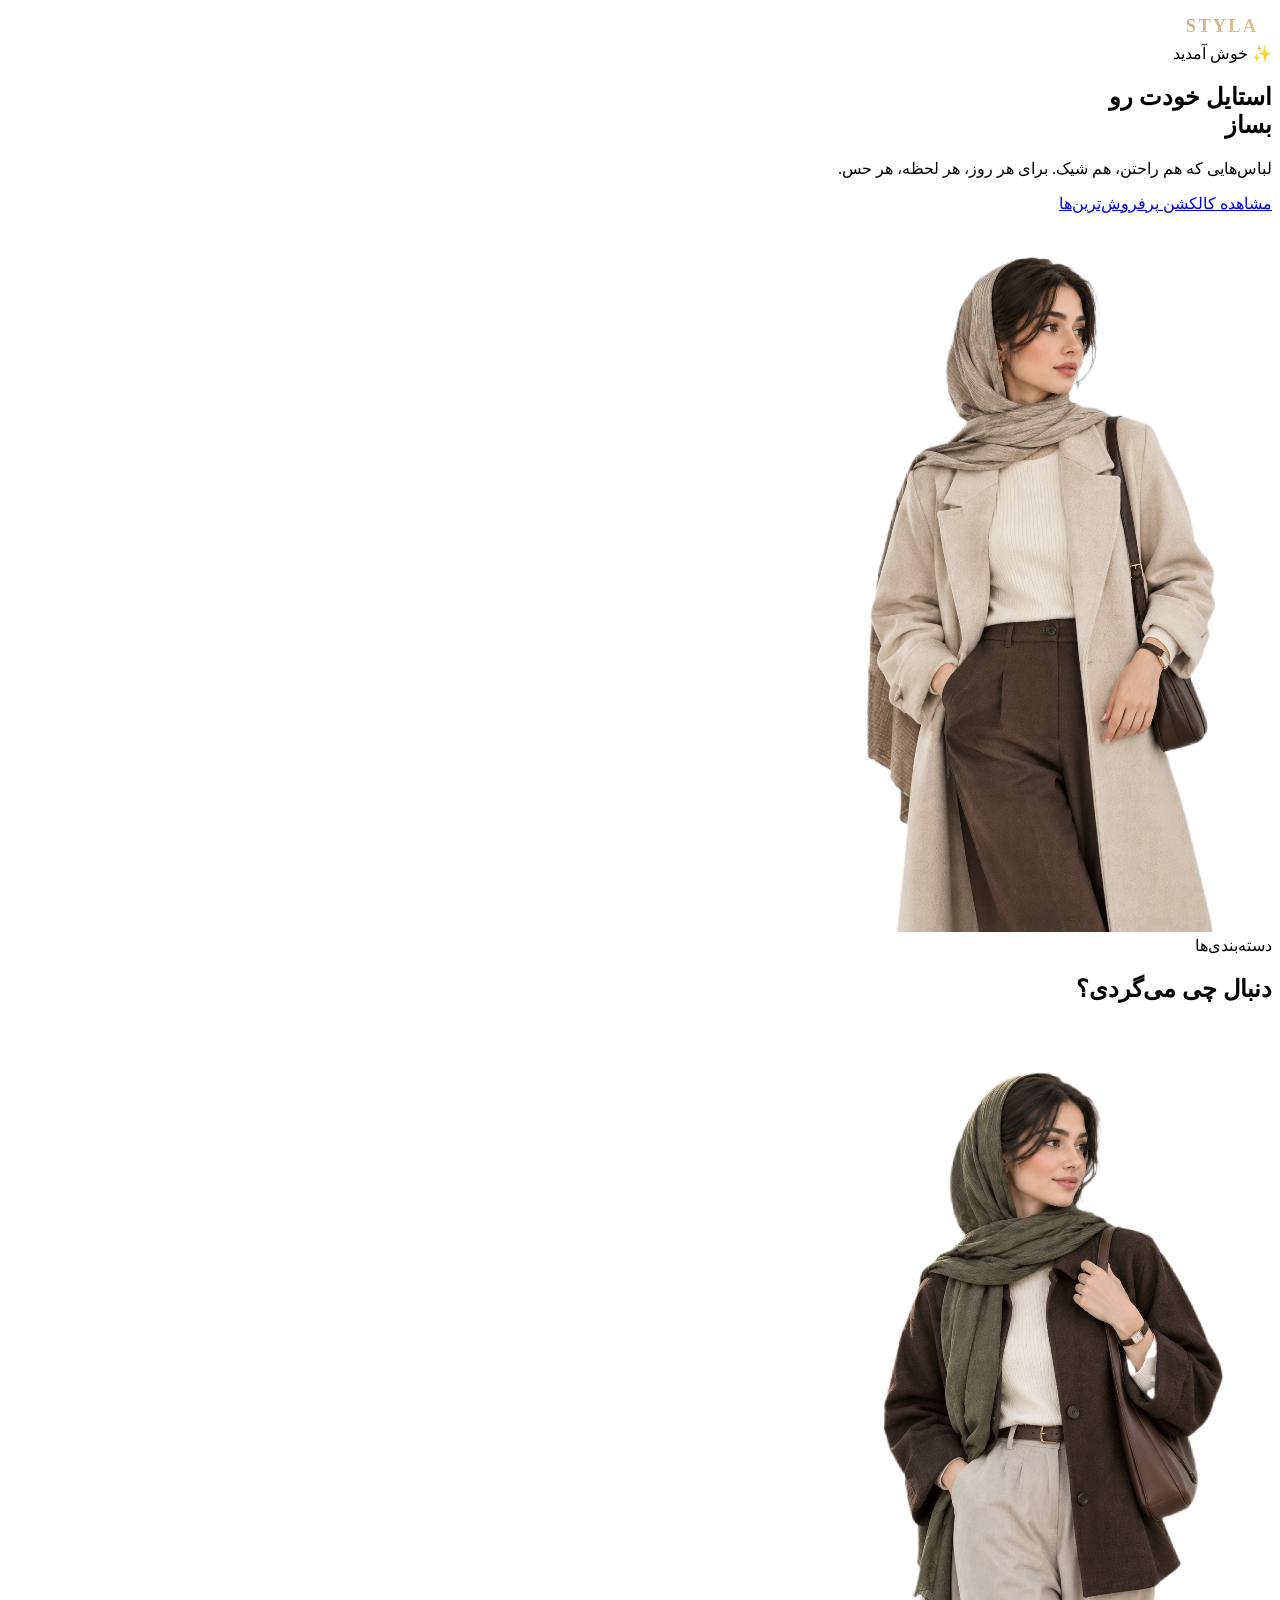
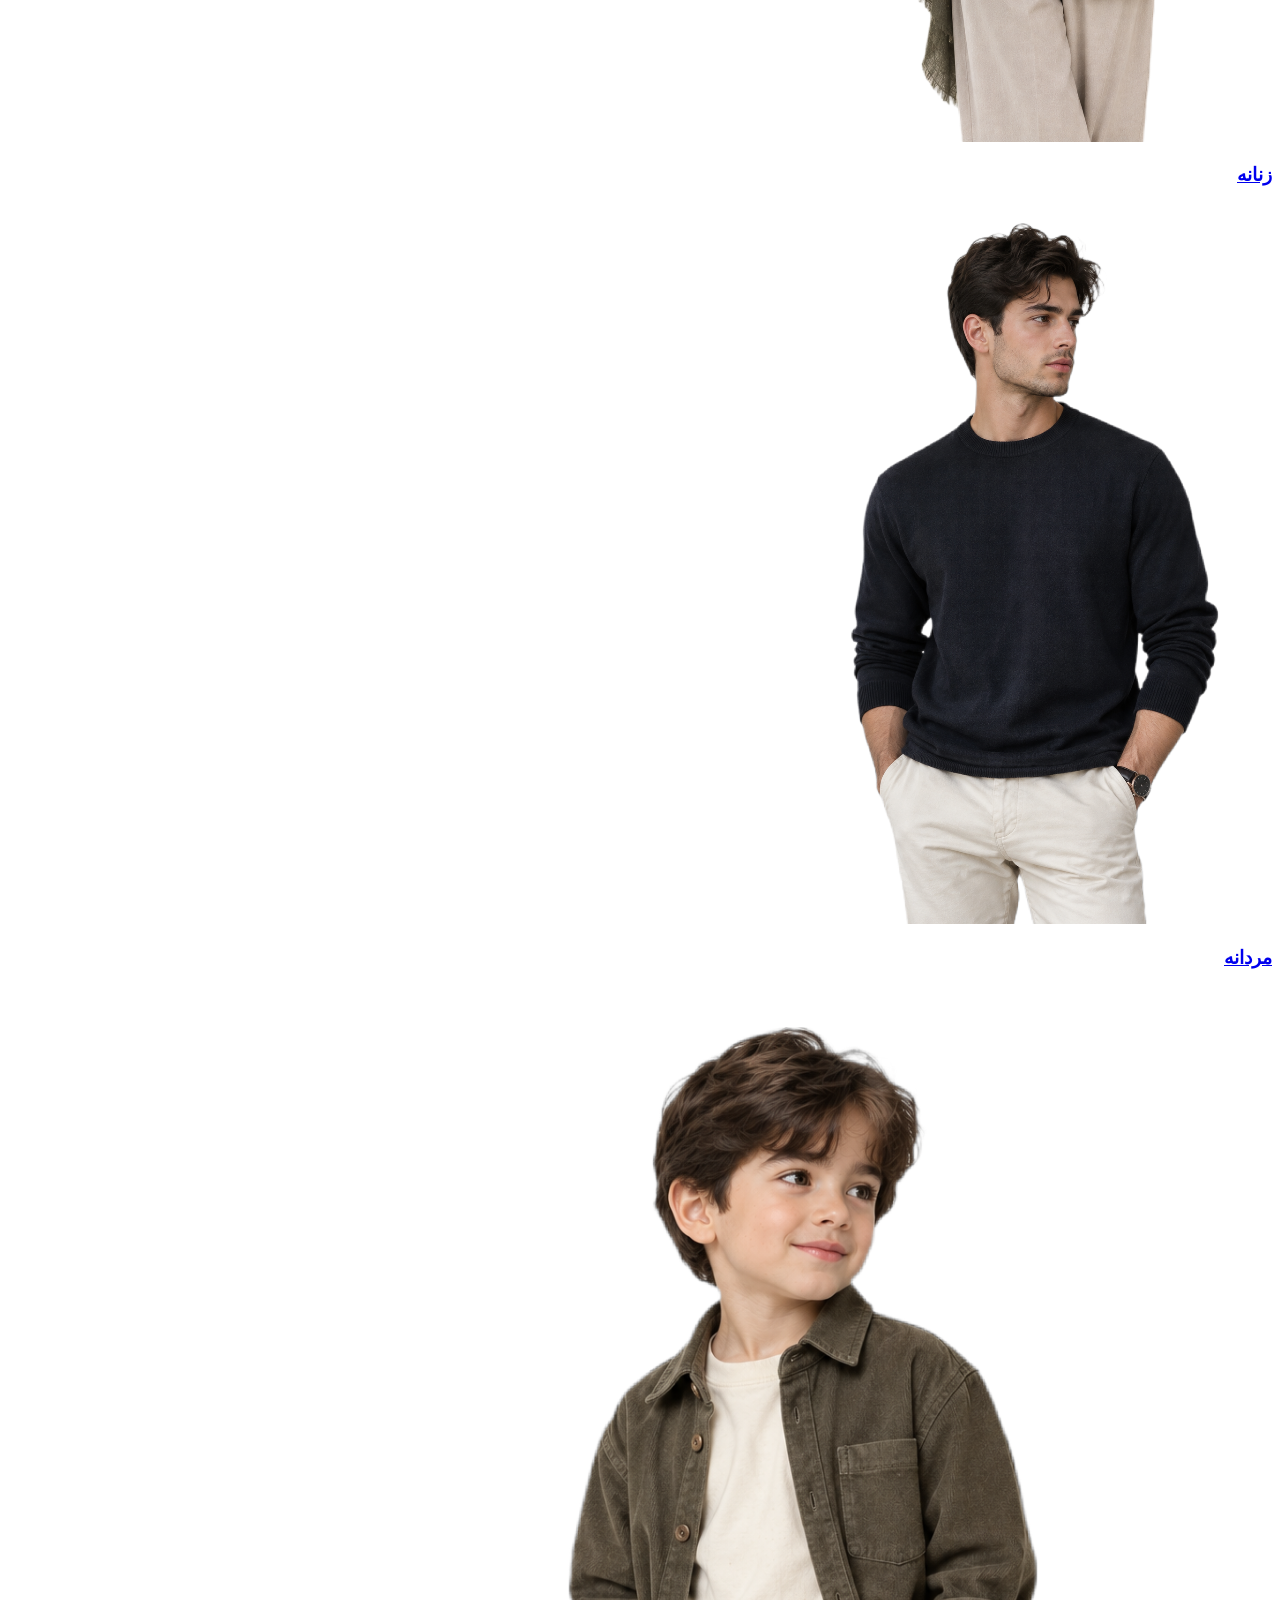
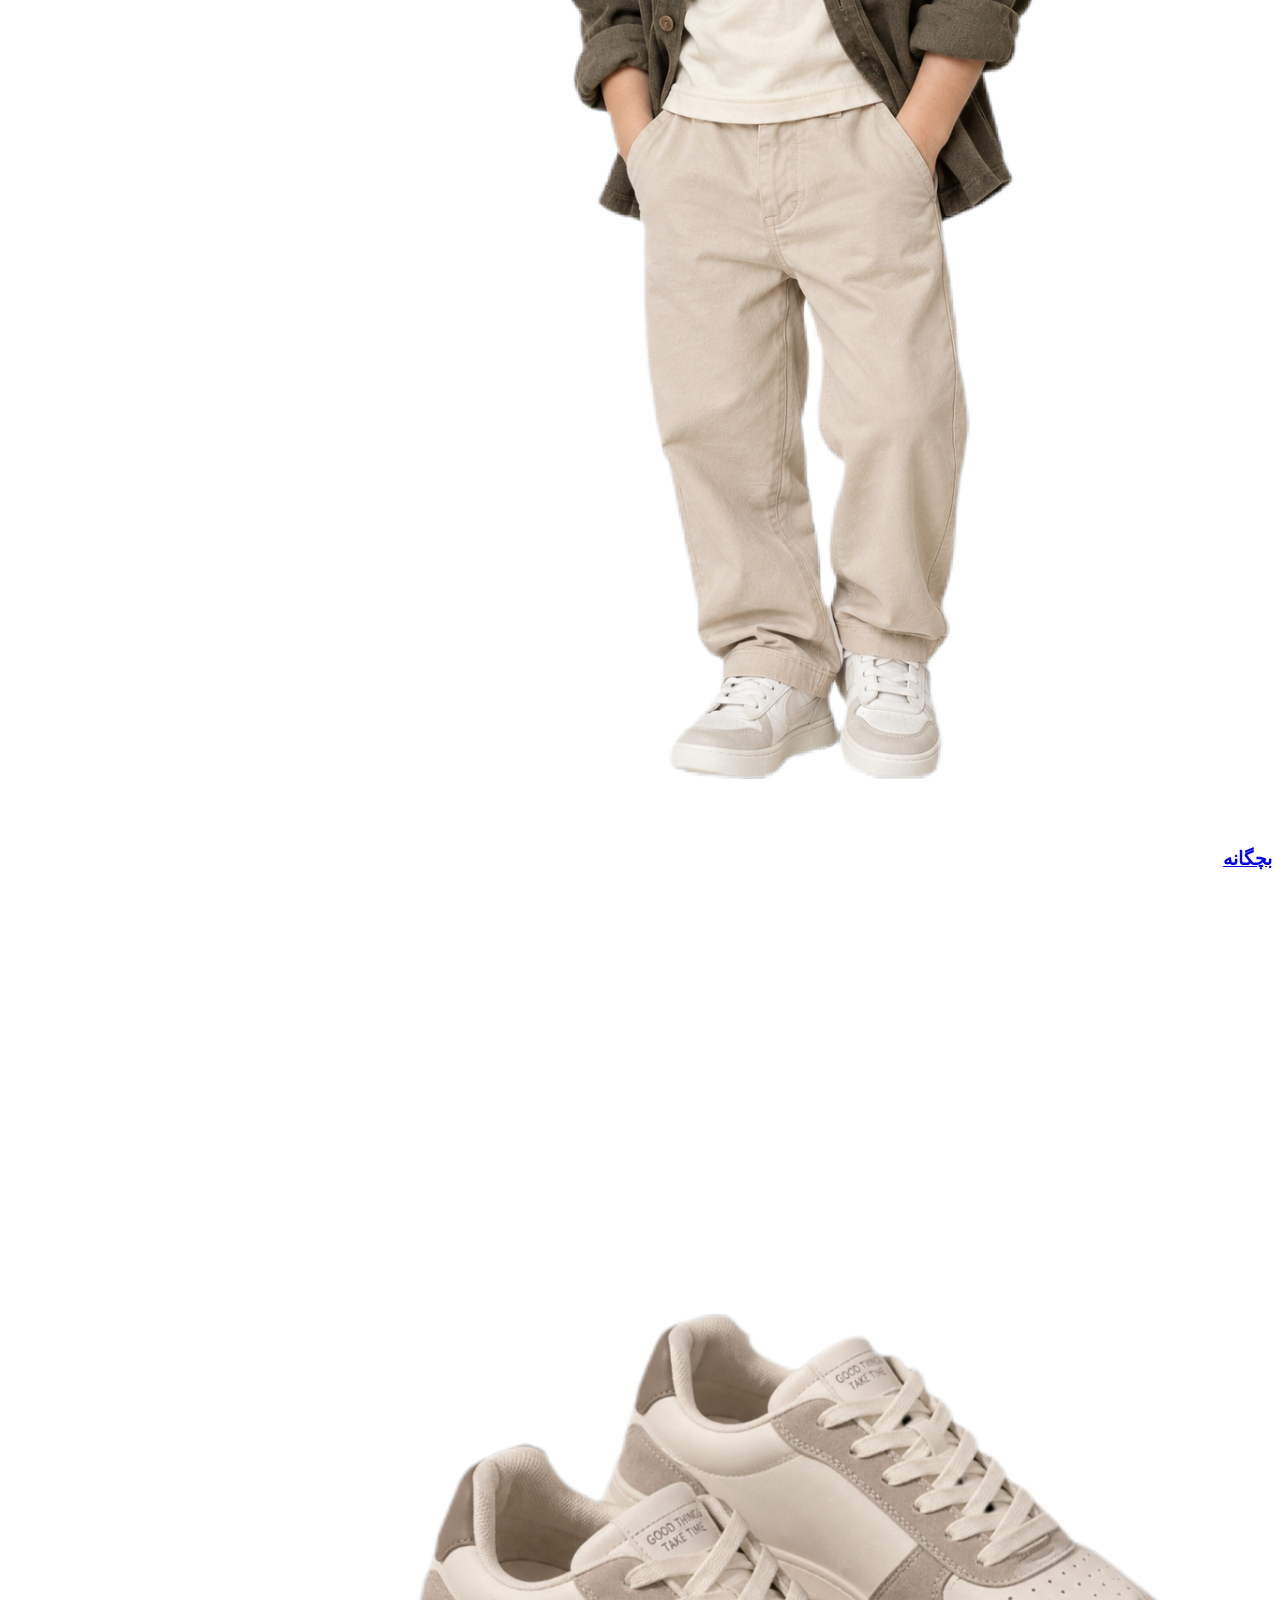
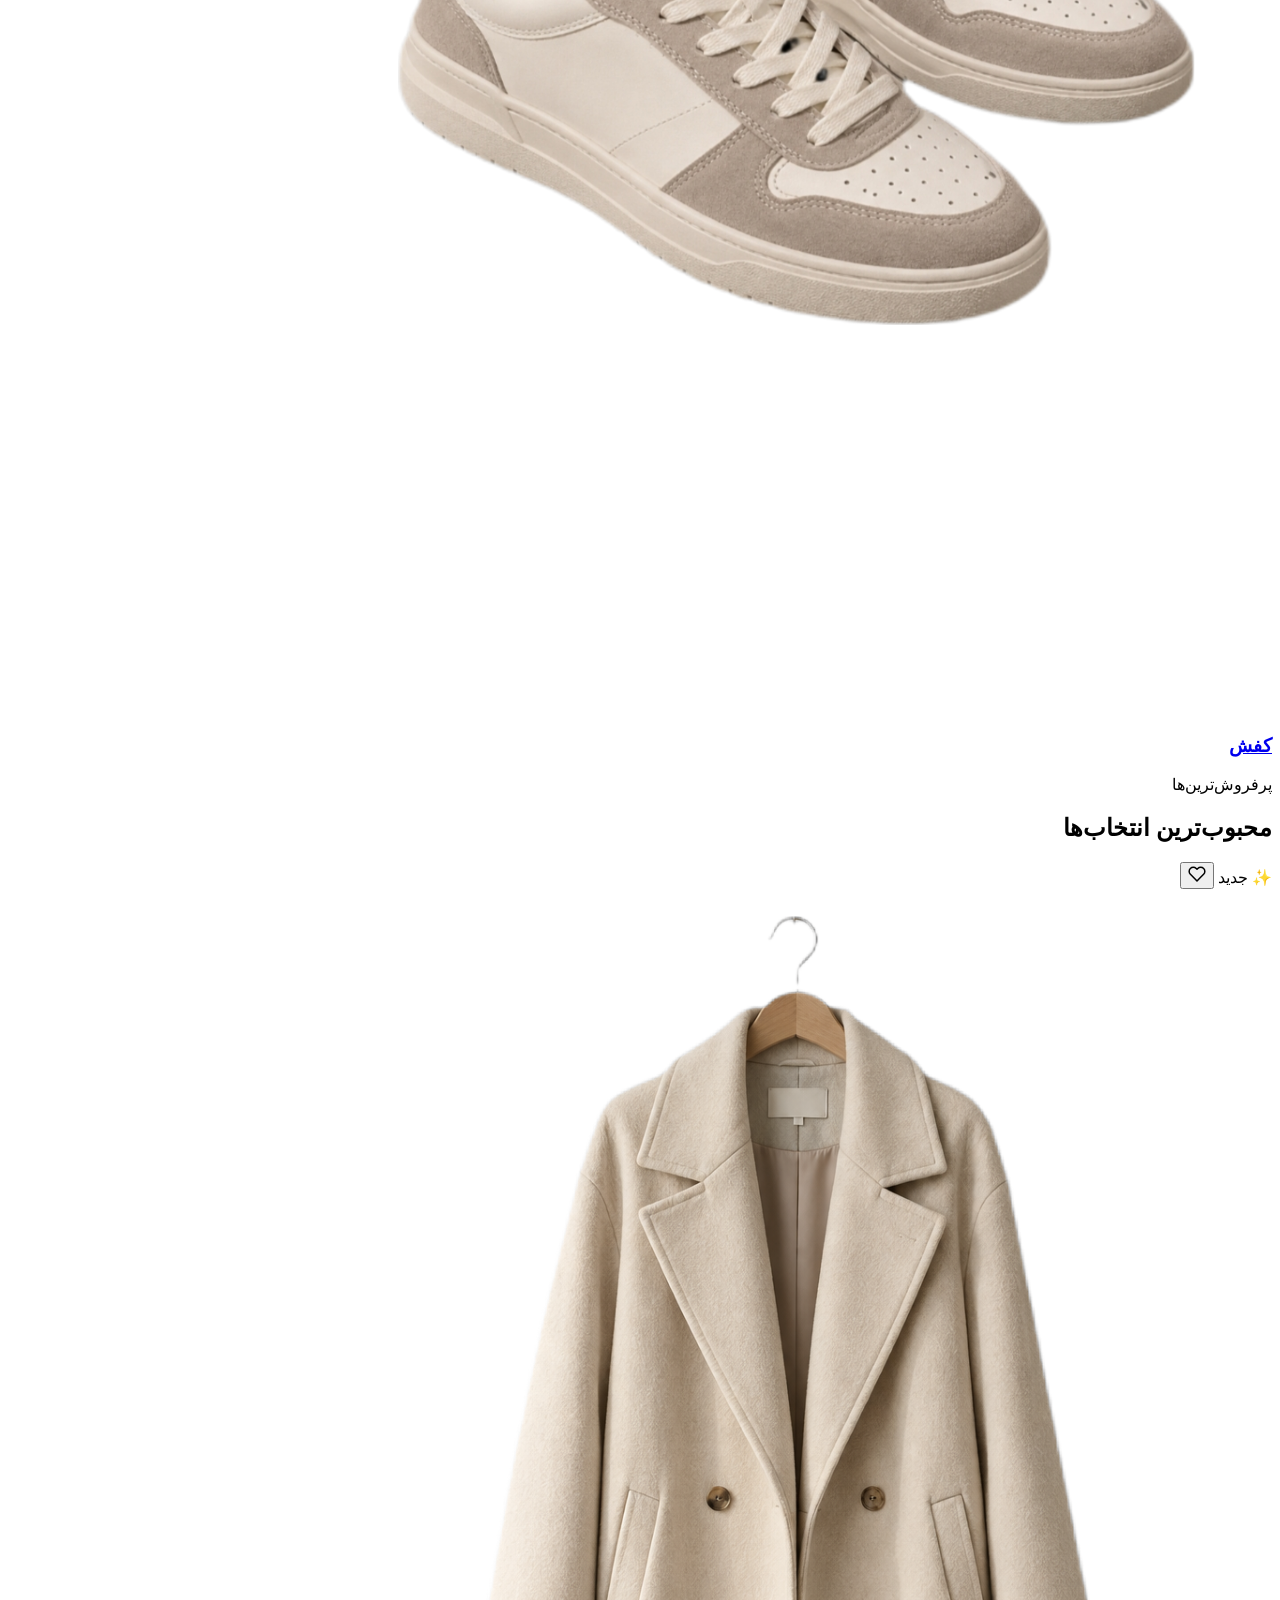
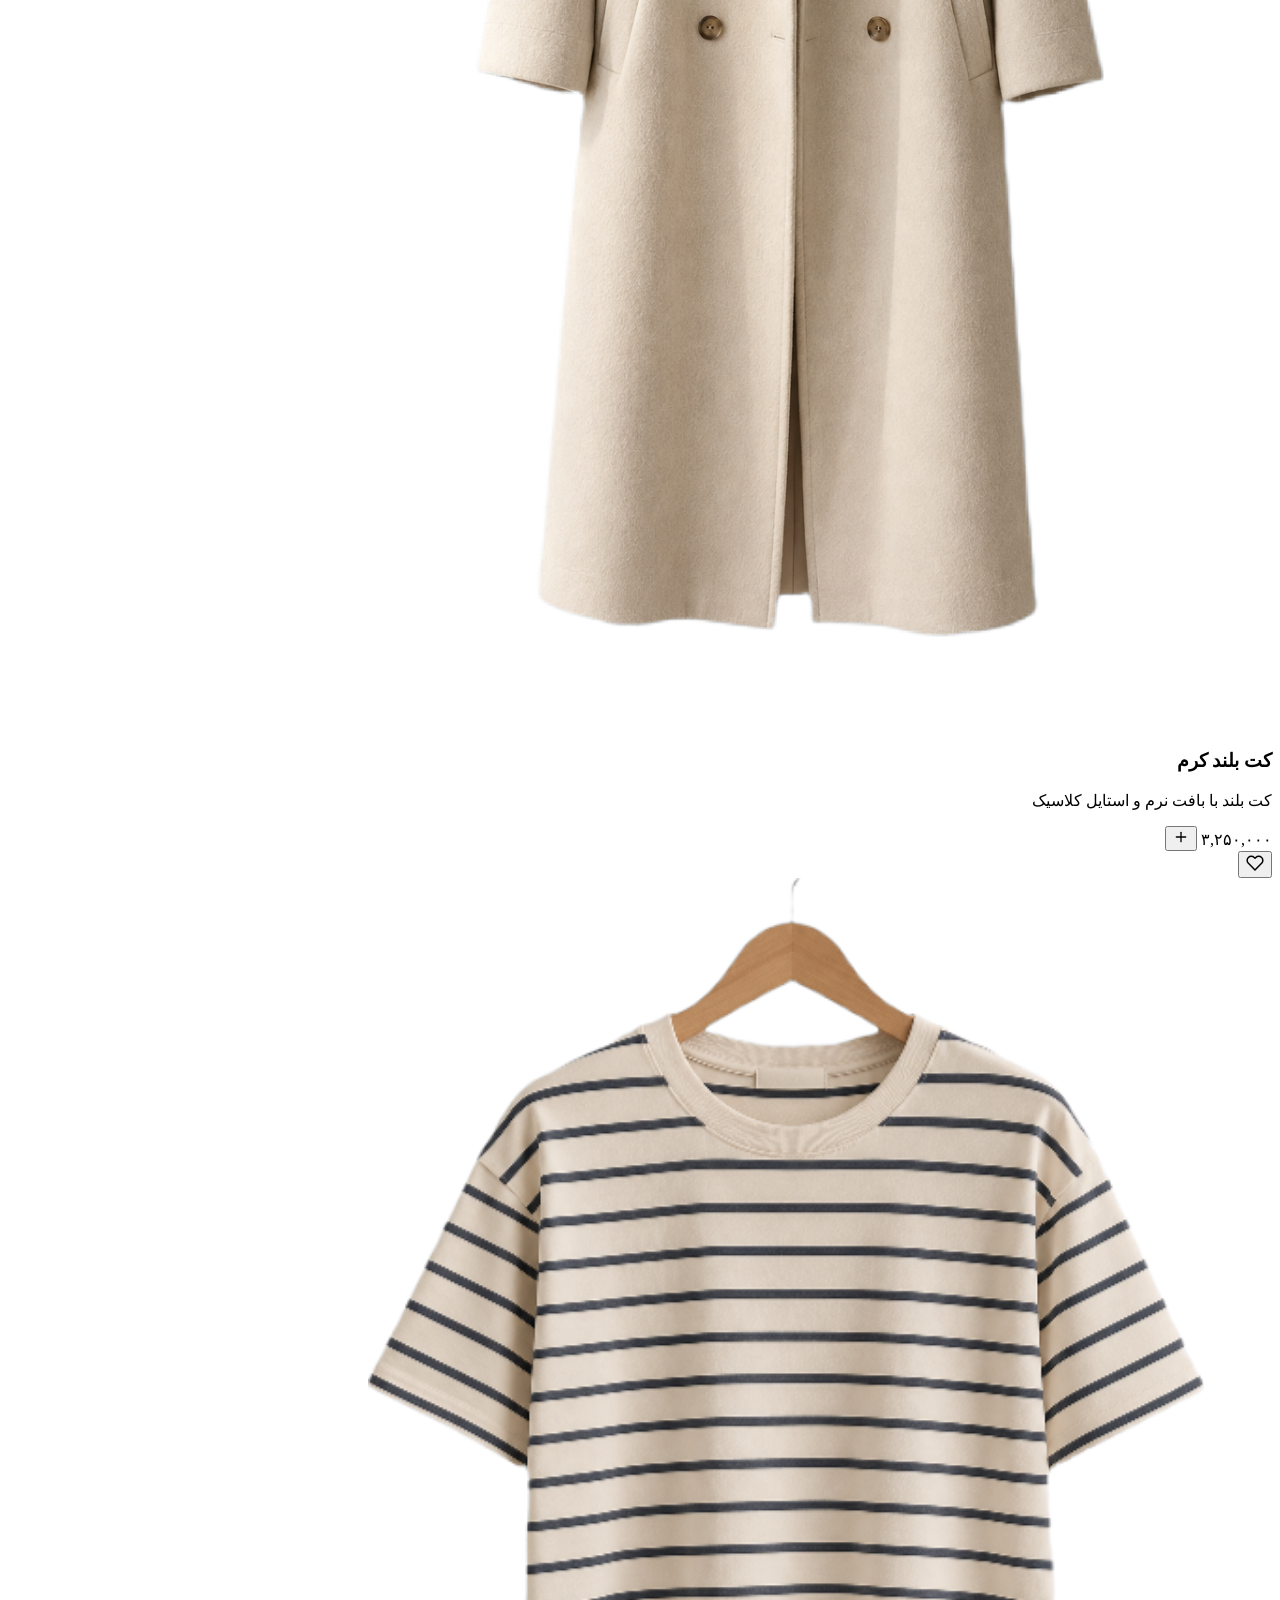
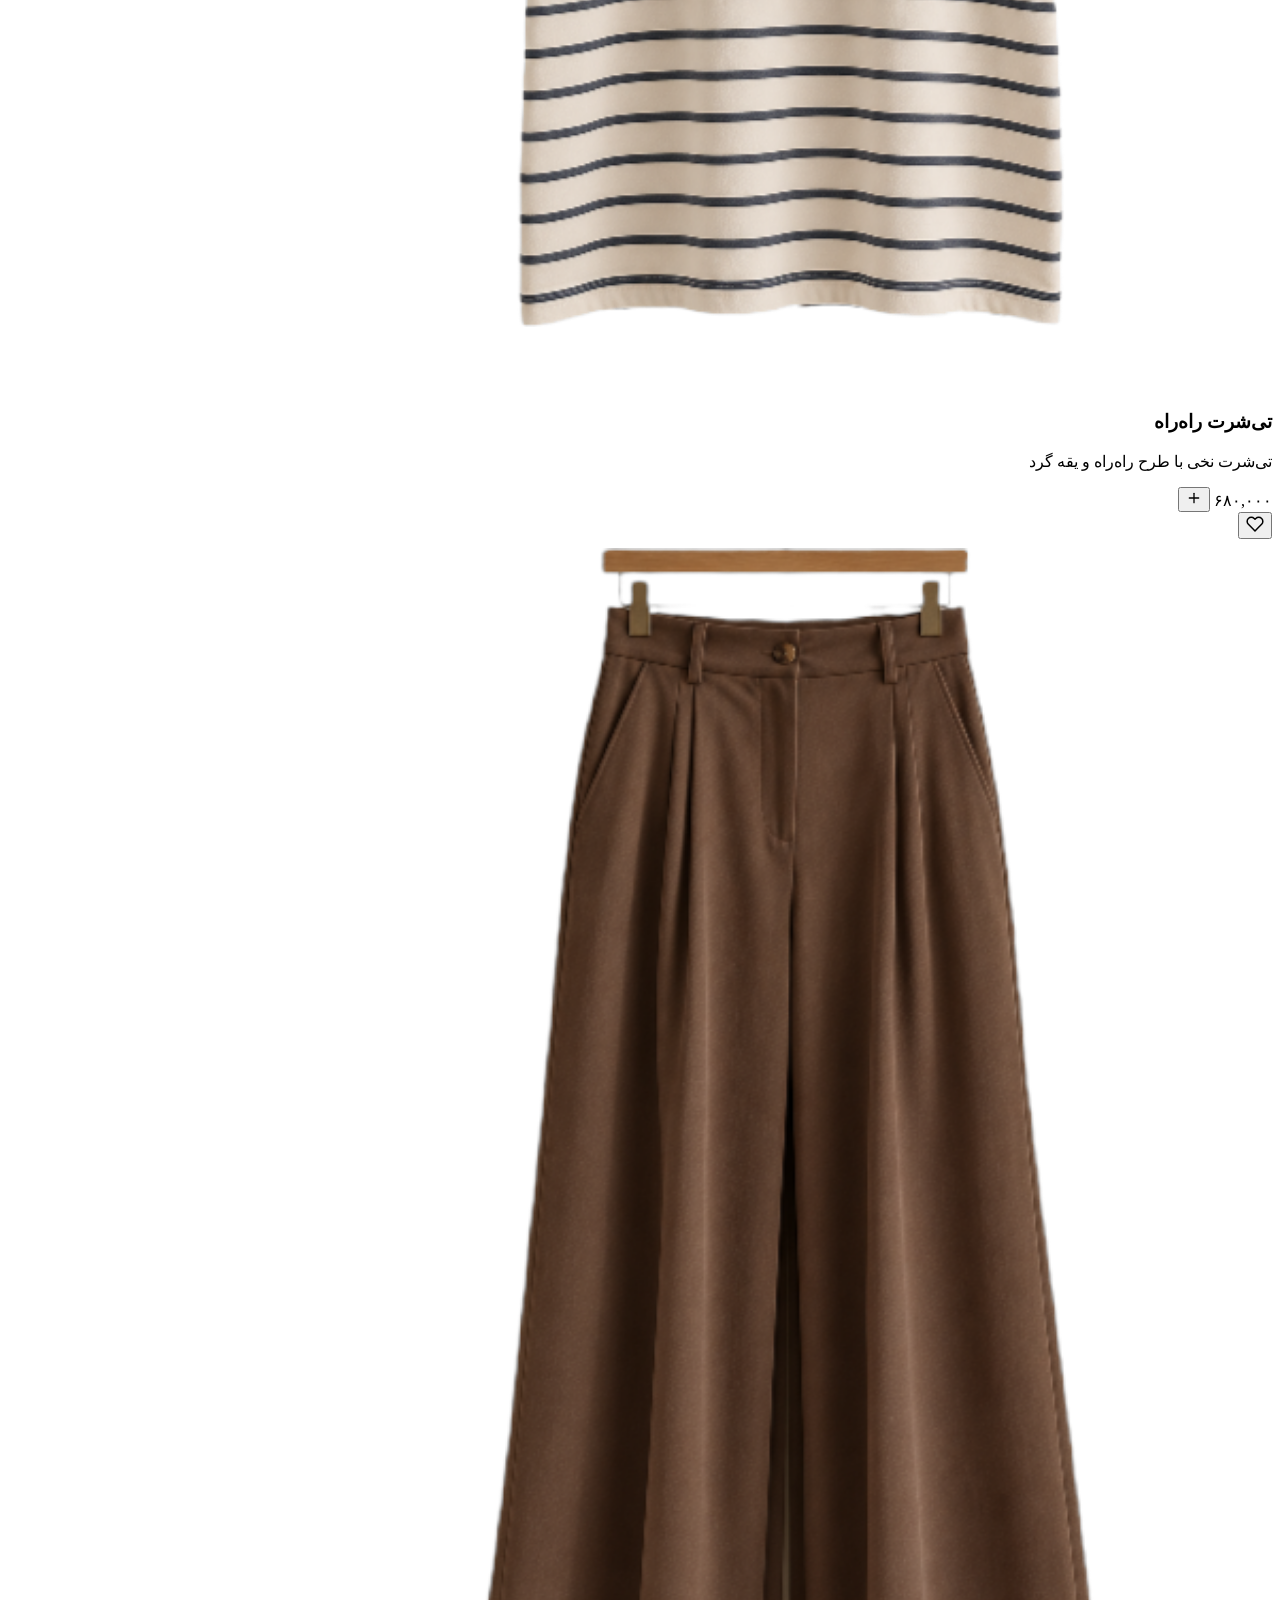
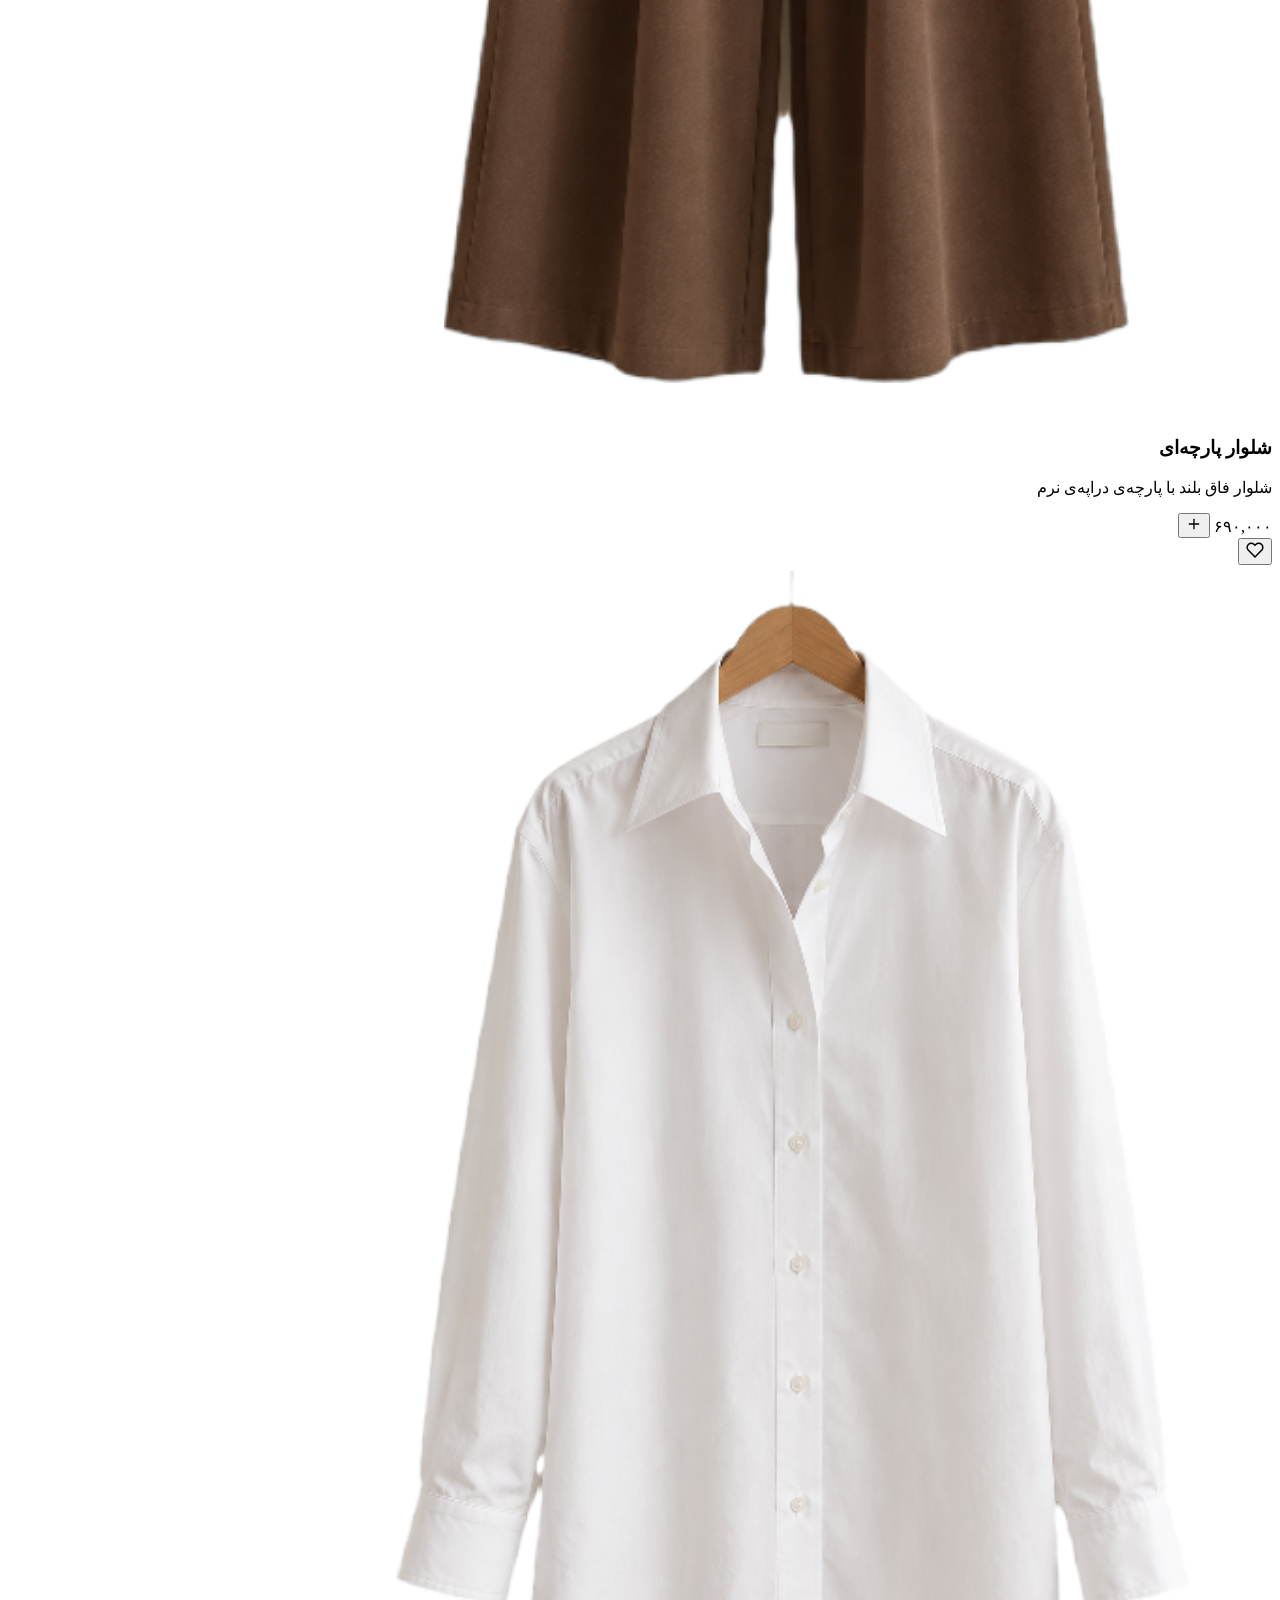
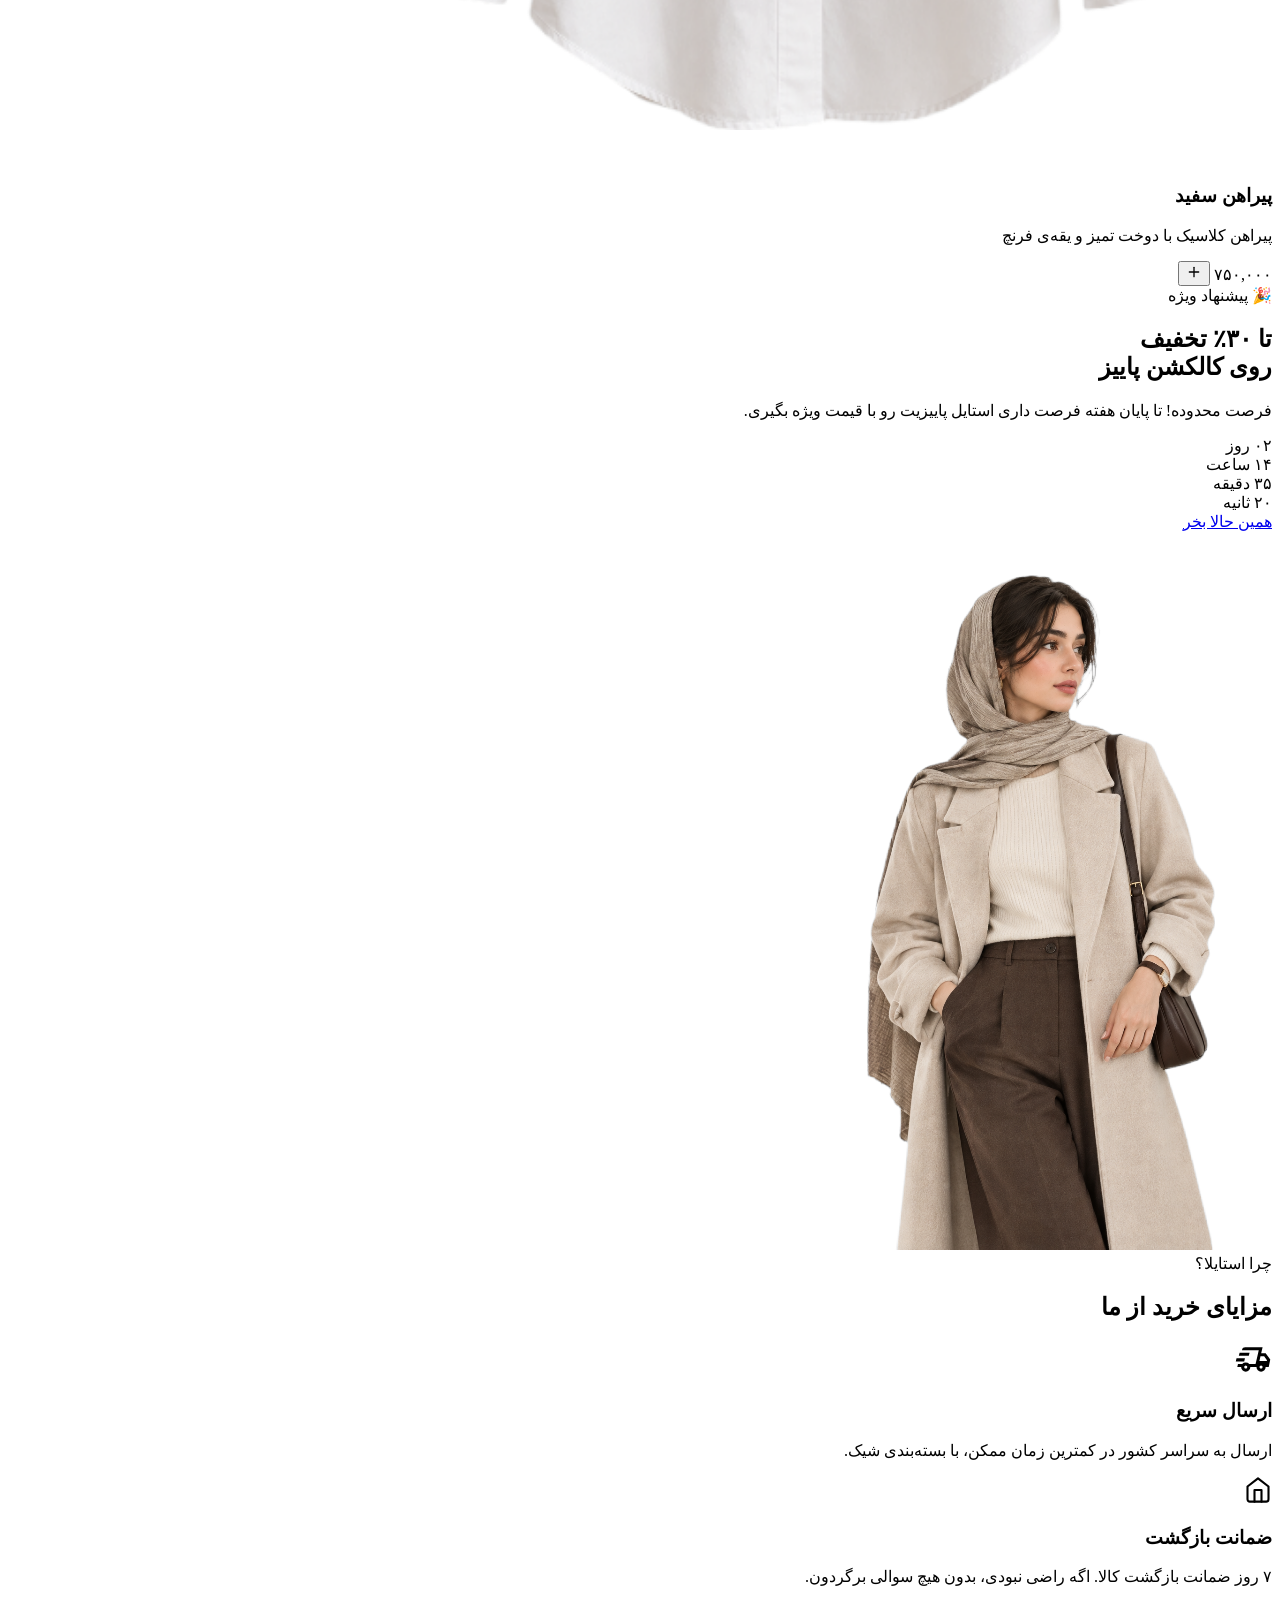
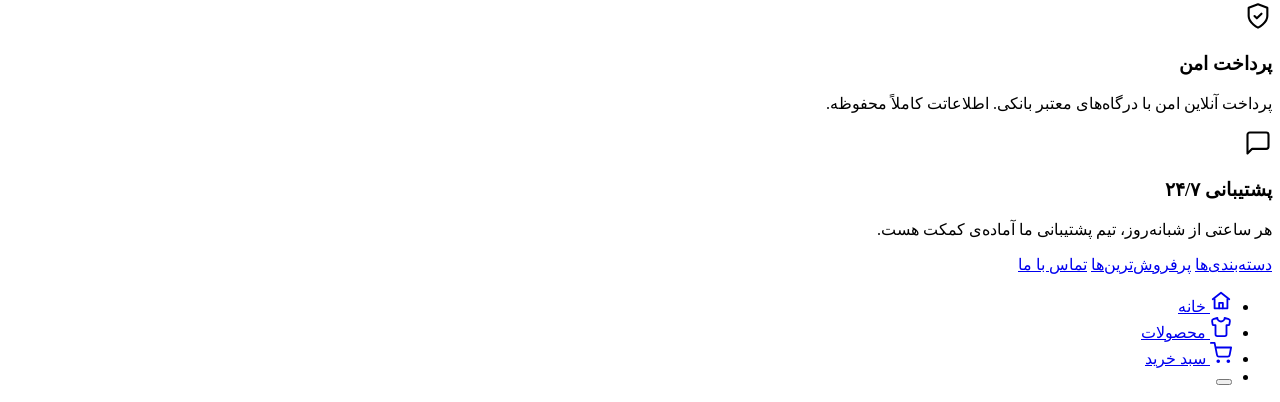
==== index.html @ 7be0177b "Create index.html" ====
<!DOCTYPE html>
<html lang="fa" dir="rtl">
<head>
    <meta charset="UTF-8">
    
    <title>فروشگاه لباس | استایلا</title>

    <!-- فونت وزیر -->
    <link rel="preconnect" href="https://fonts.googleapis.com">
    <link rel="preconnect" href="https://fonts.gstatic.com" crossorigin>
    <link href="https://fonts.googleapis.com/css2?family=Vazirmatn:wght@400;500;600;700;800&display=swap" rel="stylesheet">

    <!-- CSS -->
    <link rel="stylesheet" href="style4.css">
</head>
<body>
    <header>
        <div class="container header-inner">

            <a href="index.html" class="logo" aria-label="استایلا - صفحه اصلی">
 <svg xmlns="http://www.w3.org/2000/svg" viewBox="0 0 140 45" width="100" height="32" aria-hidden="true">
  <defs>
   <linearGradient id="goldGradient" x1="0%" y1="0%" x2="100%" y2="100%">
          <stop offset="0%" stop-color="#c9a87c"/>
           <stop offset="100%" stop-color="#e8c99b"/>
                        </linearGradient>
                    </defs>
 <text x="70" y="34" text-anchor="middle"
        font-family="'Times New Roman', Georgia, serif"
        font-size="26" font-weight="700"
 fill="url(#goldGradient)" letter-spacing="3">STYLA</text>
                </svg>
            </a>

            
        </div>
    </header>

                <!-- ===== بخش هیرو ===== -->
    <section class="hero">
        <div class="container hero-inner">

            <div class="hero-content">
      <span class="hero-badge">✨ خوش آمدید</span>

                <h1 class="hero-title">
                    استایل خودت رو<br>
                    <span class="highlight">بساز</span>
                </h1>

                <p class="hero-text">
                    لباس‌هایی که هم راحتن، هم شیک.
                    برای هر روز، هر لحظه، هر حس.
                </p>

                <div class="hero-buttons">
      <a href="#promo" class="btn btn-primary">
                                        مشاهده کالکشن
      </a>
  <a href="#featured" class="btn btn-outline">
                                         پرفروش‌ترین‌ها
  </a>
                </div>
            </div>

            <div class="hero-image">
                <div class="arch-shape">
        <img src="assets/pictures/hero.png" alt="کالکشن جدید" loading="eager">
                </div>
                <div class="deco-circle"></div>
            </div>

        </div>
    </section>

        
              <!-- ===== بخش دسته‌بندی‌ها ===== -->
    <section class="categories" id="categories">
        <div class="container">

            <div class="section-header">
                <span class="section-subtitle">دسته‌بندی‌ها</span>
        <h2 class="section-title">دنبال چی می‌گردی؟</h2>
            </div>

            <div class="categories-grid">

                <a href="products.html?filter=women" class="category-card">
                    <div class="category-arch">
                        <img src="assets/pictures/woman.png" alt="زنانه" loading="lazy">
                 <div class="category-overlay"></div>
                    </div>
                    <div class="category-info">
                        <h3>زنانه</h3>
                    </div>
                </a>

                <a href="products.html?filter=men" class="category-card">
                    <div class="category-arch">
                        <img src="assets/pictures/man.png" alt="مردانه" loading="lazy">
                   <div class="category-overlay"></div>
                    </div>
                    <div class="category-info">
                        <h3>مردانه</h3>
                    </div>
                </a>

                <a href="products.html?filter=kids" class="category-card">
                    <div class="category-arch">
                        <img src="assets/pictures/kid.png" alt="بچگانه" loading="lazy">
                   <div class="category-overlay"></div>
                    </div>
                    <div class="category-info">
                        <h3>بچگانه</h3>
                    </div>
                </a>

                <a href="products.html?filter=shoes" class="category-card">
                    <div class="category-arch">
                        <img src="assets/pictures/shoes.png" alt="کفش" loading="lazy">
                  <div class="category-overlay"></div>
                    </div>
                    <div class="category-info">
                        <h3>کفش</h3>
                    </div>
                </a>

            </div>
        </div>
    </section>
    
            <!-- ===== بخش پرفروش‌ترین‌ها ===== -->
    <section class="featured" id="featured">
        <div class="container">

            <div class="section-header">
                <span class="section-subtitle">پرفروش‌ترین‌ها</span>
      <h2 class="section-title">محبوب‌ترین انتخاب‌ها</h2>
            </div>

            <div class="featured-grid">

                <!-- محصول ۱ -->
                <div class="product-card">
             <span class="product-badge">✨ جدید</span>
                    <button class="product-fav" aria-label="افزودن به علاقه‌مندی">
       <svg xmlns="http://www.w3.org/2000/svg" width="18" height="18" viewBox="0 0 24 24" fill="none" stroke="currentColor" stroke-width="2" stroke-linecap="round" stroke-linejoin="round">
  <path d="M20.84 4.61a5.5 5.5 0 0 0-7.78 0L12 5.67l-1.06-1.06a5.5 5.5 0 0 0-7.78 7.78l1.06 1.06L12 21.23l7.78-7.78 1.06-1.06a5.5 5.5 0 0 0 0-7.78z"></path>
                        </svg>
                    </button>

                    <div class="product-circle">
    <img src="assets/pictures/pap1.png" alt="کت کرم" loading="lazy">
                    </div>

                    <div class="product-info">
                        <h3>کت بلند کرم</h3>
<p class="product-desc">
      کت بلند با بافت نرم و استایل کلاسیک
</p>
                        <div class="product-bottom">
            <span class="product-price">۳,۲۵۰,۰۰۰</span>
  <button class="product-add" aria-label="افزودن به سبد">
   <svg xmlns="http://www.w3.org/2000/svg" width="16" height="16" viewBox="0 0 24 24" fill="none" stroke="currentColor" stroke-width="2" stroke-linecap="round" stroke-linejoin="round">
    <line x1="12" y1="5" x2="12" y2="19"></line>
      <line x1="5" y1="12" x2="19" y2="12"></line>
                                </svg>
                            </button>
                        </div>
                    </div>
                </div>

                <!-- محصول ۲ -->
                <div class="product-card">
                    <button class="product-fav" aria-label="افزودن به علاقه‌مندی">
   <svg xmlns="http://www.w3.org/2000/svg" width="18" height="18" viewBox="0 0 24 24" fill="none" stroke="currentColor" stroke-width="2" stroke-linecap="round" stroke-linejoin="round">
   <path d="M20.84 4.61a5.5 5.5 0 0 0-7.78 0L12 5.67l-1.06-1.06a5.5 5.5 0 0 0-7.78 7.78l1.06 1.06L12 21.23l7.78-7.78 1.06-1.06a5.5 5.5 0 0 0 0-7.78z"></path>
                        </svg>
                    </button>

                    <div class="product-circle">
                        <img src="assets/pictures/pap2.png" alt="تی‌شرت راه‌راه" loading="lazy">
                    </div>

                    <div class="product-info">
                        <h3>تی‌شرت راه‌راه</h3>
                        <p class="product-desc">تی‌شرت نخی با طرح راه‌راه و یقه گرد</p>
                        <div class="product-bottom">
                <span class="product-price">۶۸۰,۰۰۰</span>
   <button class="product-add" aria-label="افزودن به سبد">
 <svg xmlns="http://www.w3.org/2000/svg" width="16" height="16" viewBox="0 0 24 24" fill="none" stroke="currentColor" stroke-width="2" stroke-linecap="round" stroke-linejoin="round">
         <line x1="12" y1="5" x2="12" y2="19"></line>
        <line x1="5" y1="12" x2="19" y2="12"></line>
                                </svg>
                            </button>
                        </div>
                    </div>
                </div>

                <!-- محصول ۳ -->
                <div class="product-card">
         <button class="product-fav" aria-label="افزودن به علاقه‌مندی">
 <svg xmlns="http://www.w3.org/2000/svg" width="18" height="18" viewBox="0 0 24 24" fill="none" stroke="currentColor" stroke-width="2" stroke-linecap="round" stroke-linejoin="round">
  <path d="M20.84 4.61a5.5 5.5 0 0 0-7.78 0L12 5.67l-1.06-1.06a5.5 5.5 0 0 0-7.78 7.78l1.06 1.06L12 21.23l7.78-7.78 1.06-1.06a5.5 5.5 0 0 0 0-7.78z"></path>
                        </svg>
                    </button>

                    <div class="product-circle">
                        <img src="assets/pictures/pap3.png" alt="شلوار پارچه‌ای" loading="lazy">
                    </div>

                    <div class="product-info">
                        <h3>شلوار پارچه‌ای</h3>
<p class="product-desc">
    شلوار فاق بلند با پارچه‌ی دراپه‌ی نرم
</p>
                        <div class="product-bottom">
           <span class="product-price">۶۹۰,۰۰۰</span>
   <button class="product-add" aria-label="افزودن به سبد">
 <svg xmlns="http://www.w3.org/2000/svg" width="16" height="16" viewBox="0 0 24 24" fill="none" stroke="currentColor" stroke-width="2" stroke-linecap="round" stroke-linejoin="round">
        <line x1="12" y1="5" x2="12" y2="19"></line>
       <line x1="5" y1="12" x2="19" y2="12"></line>
                                </svg>
                            </button>
                        </div>
                    </div>
                </div>

                <!-- محصول ۴ -->
                <div class="product-card">
                    <button class="product-fav" aria-label="افزودن به علاقه‌مندی">
 <svg xmlns="http://www.w3.org/2000/svg" width="18" height="18" viewBox="0 0 24 24" fill="none" stroke="currentColor" stroke-width="2" stroke-linecap="round" stroke-linejoin="round">
 <path d="M20.84 4.61a5.5 5.5 0 0 0-7.78 0L12 5.67l-1.06-1.06a5.5 5.5 0 0 0-7.78 7.78l1.06 1.06L12 21.23l7.78-7.78 1.06-1.06a5.5 5.5 0 0 0 0-7.78z"></path>
                        </svg>
                    </button>

                    <div class="product-circle">
                        <img src="assets/pictures/pap4.png" alt="پیراهن سفید" loading="lazy">
                    </div>

                    <div class="product-info">
                        <h3>پیراهن سفید</h3>
                        <p class="product-desc">پیراهن کلاسیک با دوخت تمیز و یقه‌ی فرنچ</p>
                        <div class="product-bottom">
          <span class="product-price">۷۵۰,۰۰۰</span>
   <button class="product-add" aria-label="افزودن به سبد">
 <svg xmlns="http://www.w3.org/2000/svg" width="16" height="16" viewBox="0 0 24 24" fill="none" stroke="currentColor" stroke-width="2" stroke-linecap="round" stroke-linejoin="round">
            <line x1="12" y1="5" x2="12" y2="19"></line>
            <line x1="5" y1="12" x2="19" y2="12"></line>
                                </svg>
                            </button>
                        </div>
                    </div>
                </div>

            </div>
        </div>
    </section>

                 <!-- ===== بنر تبلیغاتی ===== -->
    <section class="promo" id="promo">
        <div class="container">
            <div class="promo-banner">

                <div class="promo-content">
        <span class="promo-badge">🎉 پیشنهاد ویژه</span>

                    <h2 class="promo-title">
                        تا <span class="promo-highlight">۳۰٪</span> تخفیف
                        <br>روی کالکشن پاییز
                    </h2>

                    <p class="promo-text">
                        فرصت محدوده! تا پایان هفته فرصت داری 
                        استایل پاییزیت رو با قیمت ویژه بگیری.
                    </p>

                    <div class="promo-timer">
                        <div class="timer-box">
                     <span class="timer-num">۰۲</span>
                <span class="timer-label">روز</span>
                        </div>
                        <div class="timer-box">
                     <span class="timer-num">۱۴</span>
                <span class="timer-label">ساعت</span>
                        </div>
                        <div class="timer-box">
                  <span class="timer-num">۳۵</span>
                <span class="timer-label">دقیقه</span>
                        </div>
                        <div class="timer-box">
               <span class="timer-num">۲۰</span>
                 <span class="timer-label">ثانیه</span>
                        </div>
                    </div>

        <a href="#collections" class="btn btn-primary">همین حالا بخر</a>
                </div>

                <div class="promo-image">
                    <div class="promo-arch">
                        <img src="assets/pictures/hero.png" alt="تخفیف ویژه" loading="lazy">
                    </div>
                </div>

            </div>
        </div>
    </section>

                <!-- ===== مزایای خرید ===== -->
    <section class="benefits">
        <div class="container">

            <div class="section-header">
         <span class="section-subtitle">چرا استایلا؟</span>
         <h2 class="section-title">مزایای خرید از ما</h2>
            </div>

            <div class="benefits-grid">

                <div class="benefit-card">
                    <div class="benefit-icon">
  
  <svg xmlns="http://www.w3.org/2000/svg" viewBox="0 -960 960 960" width="2.3em" height="2.3em" fill="currentColor" aria-hidden="true">
  <path d="M195-195q-35-35-35-85H60l18-80h113q17-19 40-29.5t49-10.5q26 0 49 10.5t40 29.5h167l84-360H182l4-17q6-28 27.5-45.5T264-800h456l-37 160h117l120 160-40 200h-80q0 50-35 85t-85 35q-50 0-85-35t-35-85H400q0 50-35 85t-85 35q-50 0-85-35Zm442-245h193l4-21-74-99h-95l-28 120Zm-19-273 2-7-84 360 2-7 34-146 46-200ZM20-427l20-80h220l-20 80H20Zm80-146 20-80h260l-20 80H100Zm180 333q17 0 28.5-11.5T320-280q0-17-11.5-28.5T280-320q-17 0-28.5 11.5T240-280q0 17 11.5 28.5T280-240Zm400 0q17 0 28.5-11.5T720-280q0-17-11.5-28.5T680-320q-17 0-28.5 11.5T640-280q0 17 11.5 28.5T680-240Z"/>
</svg>
                    </div>
                    <h3>ارسال سریع</h3>
                    <p>ارسال به سراسر کشور در کمترین زمان ممکن، با بسته‌بندی شیک.</p>
                </div>

                <div class="benefit-card">
                    <div class="benefit-icon">
                        
 <svg xmlns="http://www.w3.org/2000/svg" width="28" height="28" viewBox="0 0 24 24" fill="none" stroke="currentColor" stroke-width="1.8" stroke-linecap="round" stroke-linejoin="round">
 <path d="M3 9l9-7 9 7v11a2 2 0 0 1-2 2H5a2 2 0 0 1-2-2z"></path>
 <polyline points="9 22 9 12 15 12 15 22"></polyline>
                        </svg>
                        
                    </div>
                    <h3>ضمانت بازگشت</h3>
                    <p>۷ روز ضمانت بازگشت کالا. اگه راضی نبودی، بدون هیچ سوالی برگردون.</p>
                </div>
                  <div class="benefit-card">
                    <div class="benefit-icon">
  <svg xmlns="http://www.w3.org/2000/svg" width="28" height="28" viewBox="0 0 24 24" fill="none" stroke="currentColor" stroke-width="1.8" stroke-linecap="round" stroke-linejoin="round">
 <path d="M12 22s8-4 8-10V5l-8-3-8 3v7c0 6 8 10 8 10z">
     
 </path>
      <polyline points="9 12 11 14 15 10">
      </polyline>
                        </svg>
                    </div>
                    <h3>پرداخت امن</h3>
<p>
 پرداخت آنلاین امن با درگاه‌های معتبر بانکی. اطلاعاتت کاملاً محفوظه.
</p>
                </div>

                <div class="benefit-card">
                    <div class="benefit-icon">
                        
 <svg xmlns="http://www.w3.org/2000/svg" width="28" height="28" viewBox="0 0 24 24" fill="none" stroke="currentColor" stroke-width="1.8" stroke-linecap="round" stroke-linejoin="round">
 <path d="M21 15a2 2 0 0 1-2 2H7l-4 4V5a2 2 0 0 1 2-2h14a2 2 0 0 1 2 2z"></path>
                        </svg>
                        
                    </div>
                    <h3>پشتیبانی ۲۴/۷</h3>
  <p>هر ساعتی از شبانه‌روز، تیم پشتیبانی ما آماده‌ی کمکت هست.</p>
                </div>

            </div>
        </div>
    </section>
    
            <!-- ===== فوتر چسبان پایین ===== -->
<section class="bottom-navigation">
  <nav class="bottom-menu-panel" id="bottom-menu-panel" aria-label="منوی بیشتر" aria-hidden="true">
        <a href="#categories">دسته‌بندی‌ها</a>
        <a href="#featured">پرفروش‌ترین‌ها</a>
        <a href="#">تماس با ما</a>
    </nav>
    <ul>
        <li>
            
            <a href="index.html" aria-label="خانه">
  <svg xmlns="http://www.w3.org/2000/svg" viewBox="0 0 24 24" width="22" height="22" fill="none" stroke="currentColor" stroke-width="2" stroke-linecap="round" stroke-linejoin="round">
                    <path d="M3 10 L12 3 L21 10"/>
                    <path d="M5 10 V20 H19 V10"/>
                    <path d="M10 20 V14 H14 V20"/>
                </svg>
                <span>خانه</span>
            </a>
        </li>

        <!-- محصولات -->
        <li>
       <a href="products.html" aria-label="محصولات">
 <svg xmlns="http://www.w3.org/2000/svg" viewBox="0 0 24 24" width="22" height="22" fill="none" stroke="currentColor" stroke-width="2" stroke-linecap="round" stroke-linejoin="round">
<path d="M20.38 3.46L16 2a4 4 0 0 1-8 0L3.62 3.46a2 2 0 0 0-1.34 2.23l.58 3.47a1 1 0 0 0 .99.84H6v10a2 2 0 0 0 2 2h8a2 2 0 0 0 2-2V10h2.15a1 1 0 0 0 .99-.84l.58-3.47a2 2 0 0 0-1.34-2.23z"></path>
                </svg>
                <span>محصولات</span>
            </a>
        </li>

        <!-- سبد خرید -->
        <li>
            <a href="#" aria-label="سبد خرید">
   <svg xmlns="http://www.w3.org/2000/svg" viewBox="0 0 24 24" width="22" height="22" fill="none" stroke="currentColor" stroke-width="2" stroke-linecap="round" stroke-linejoin="round">
        <circle cx="9" cy="21" r="1"></circle>
        <circle cx="20" cy="21" r="1"></circle>
   <path d="M1 1h4l2.68 13.39a2 2 0 0 0 2 1.61h9.72a2 2 0 0 0 2-1.61L23 6H6"></path>
                </svg>
                <span>سبد خرید</span>
            </a>
        </li>

        <!-- منوی همبرگری -->
        <li>
            <button class="bottom-menu-btn" id="bottom-menu-btn" type="button" aria-label="باز کردن منو" aria-expanded="false" aria-controls="bottom-menu-panel">
                <span></span><span></span><span></span>
                
            </button>
        </li>
    </ul>
</section>
<script src="assets/js/script.js"></script>
</body>
</html>
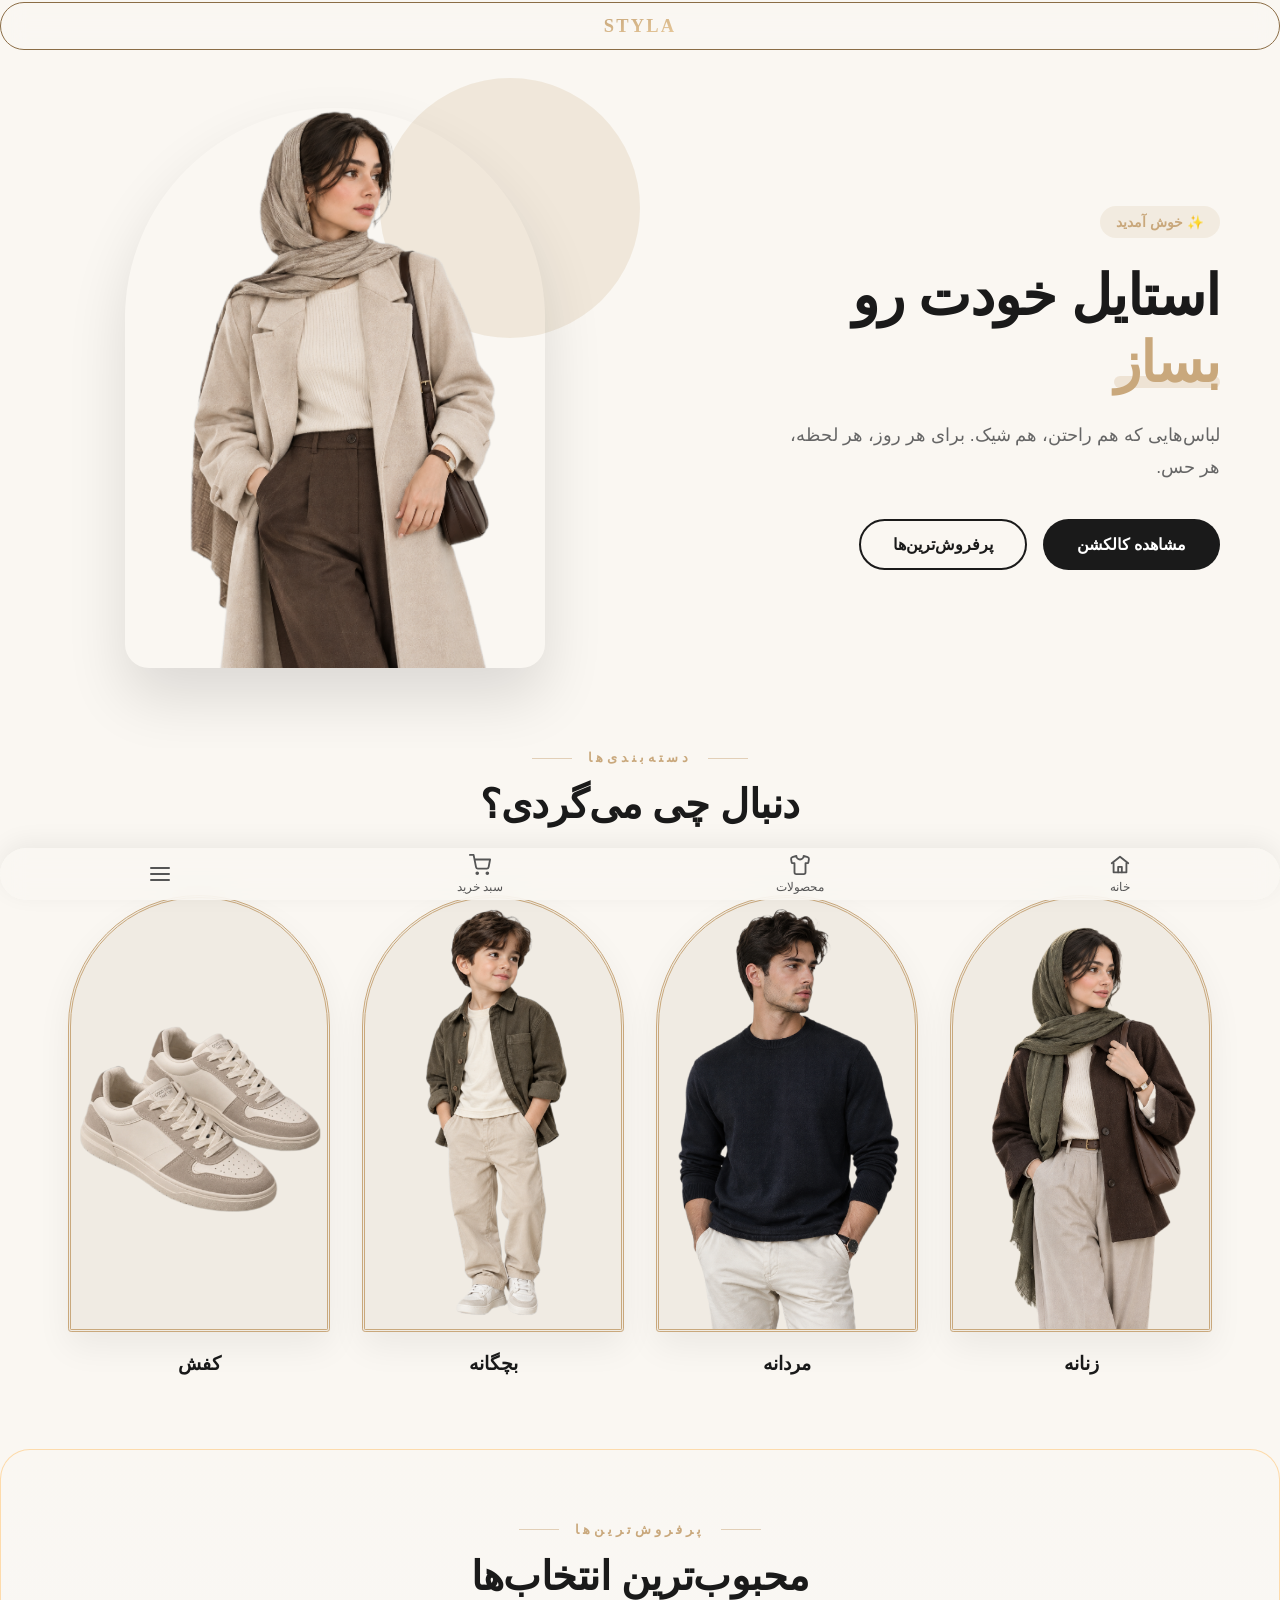
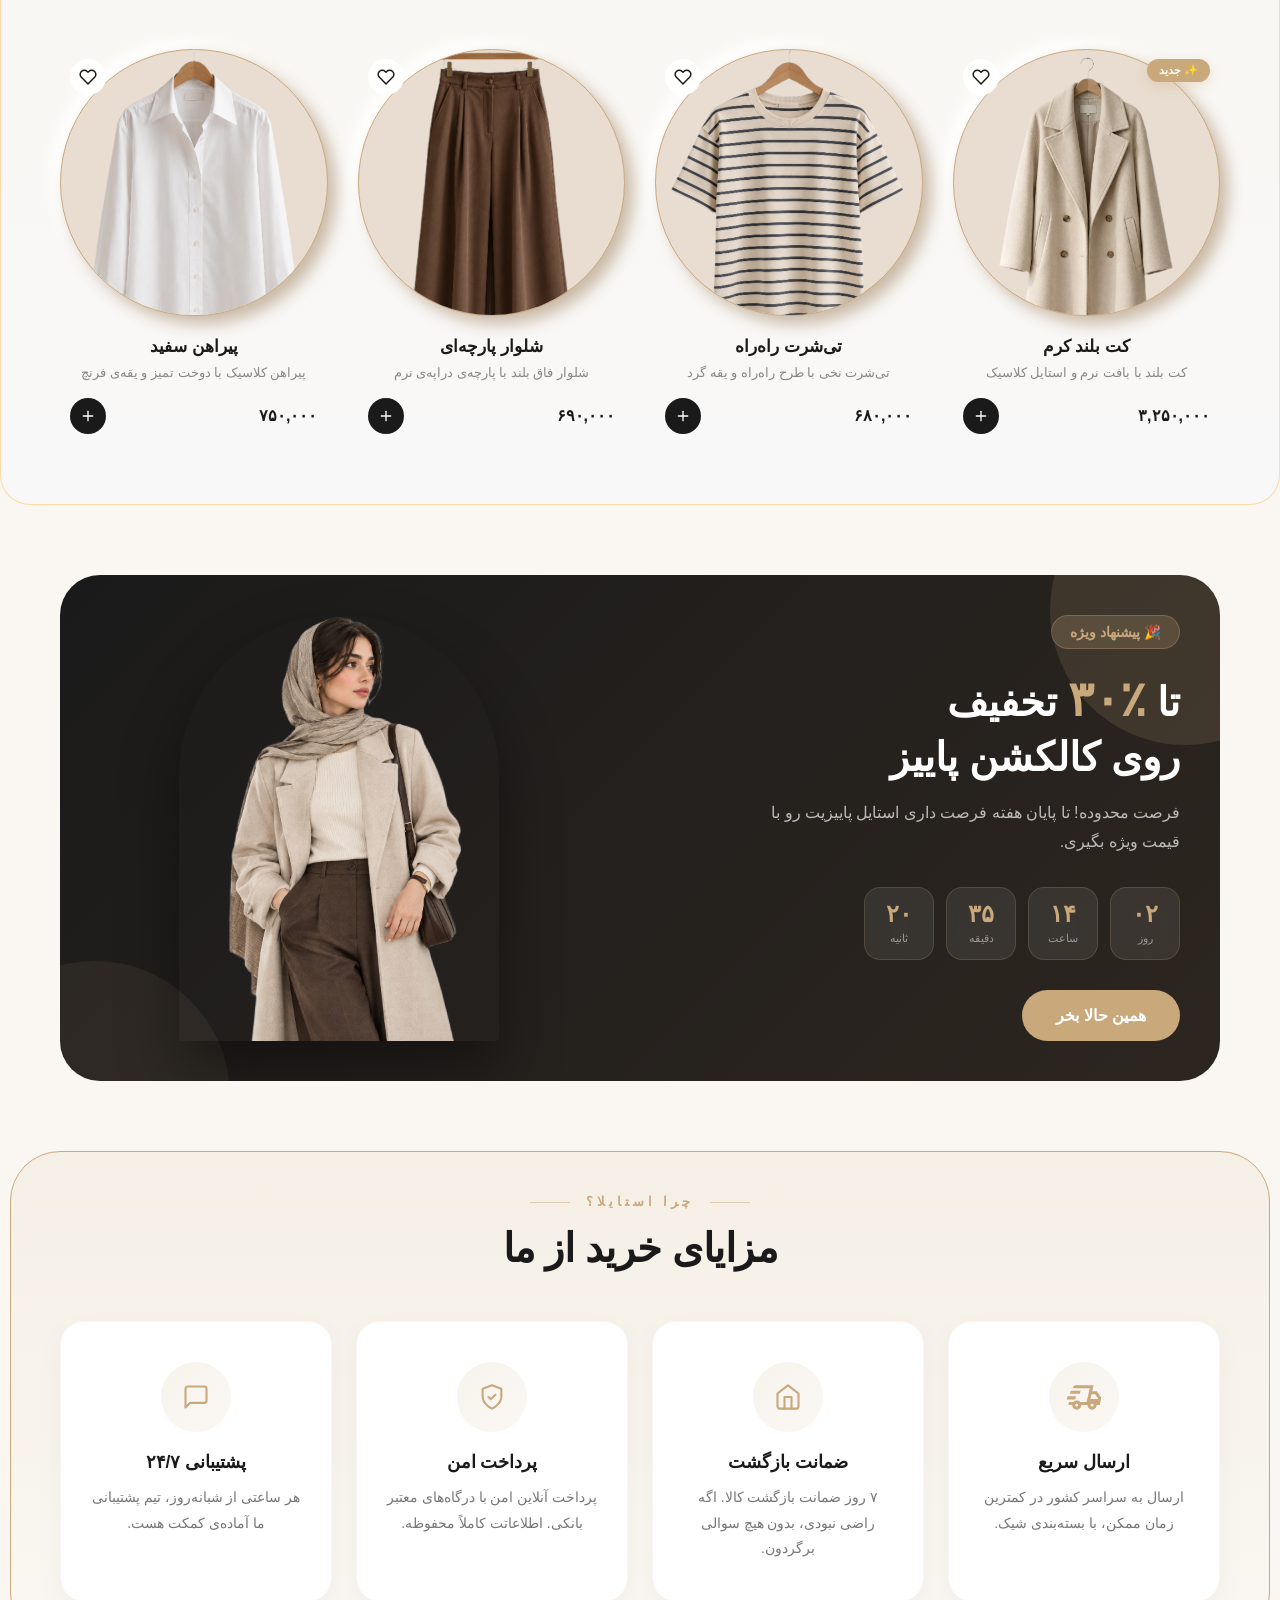
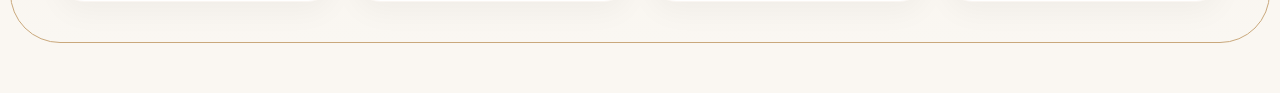
==== commit 24ad5867: "Update index.html" ====
--- a/index.html
+++ b/index.html
@@ -2,7 +2,7 @@
 <html lang="fa" dir="rtl">
 <head>
     <meta charset="UTF-8">
-    
+    <meta name="viewport" content="width=device-width, initial-scale=1.0">
     <title>فروشگاه لباس | استایلا</title>
 
     <!-- فونت وزیر -->
@@ -11,7 +11,7 @@
     <link href="https://fonts.googleapis.com/css2?family=Vazirmatn:wght@400;500;600;700;800&display=swap" rel="stylesheet">
 
     <!-- CSS -->
-    <link rel="stylesheet" href="style4.css">
+    <link rel="stylesheet" href="assets/css/style.css">
 </head>
 <body>
     <header>
--- a/assets/css/style.css
+++ b/assets/css/style.css
@@ -0,0 +1,1180 @@
+* {
+    margin: 0;
+    padding: 0;
+    box-sizing: border-box;
+}
+
+:root {
+    --color-primary: #c9a87c;      /* طلایی/شیری */
+    --color-dark: #1a1a1a;          /* مشکی نرم */
+    --color-text: #333;             /* متن */
+    --color-bg: #faf7f2;            /* کرم روشن */
+    --color-white: #ffffff;
+    --font-main: 'Vazirmatn', Tahoma, sans-serif;
+}
+
+html {scroll-behavior: smooth;}
+
+body {
+    font-family: var(--font-main);
+    background: var(--color-bg);
+    color: var(--color-text);
+    overflow-x: hidden;
+}
+
+.container {
+    width: 100%;
+    max-width: 1200px;
+    margin: 0 auto;
+    padding: 0 20px;
+}
+         
+header {
+    position: sticky;
+    top: 2px;
+    background: rgba(250, 247, 242, 0.85);
+    backdrop-filter: blur(12px);
+    border: 0.5px solid #8b6d46;
+    border-radius: 999px;
+    -webkit-backdrop-filter: blur(12px);
+    z-index: 100;
+    animation: slideDown 0.8s ease-out;
+}
+
+.header-inner {
+    display: flex;
+    align-items: center;
+    justify-content: space-between;
+    padding: 5px 20px;
+    gap: 20px;
+}
+
+.logo {
+    font-weight: bold;
+    margin: 0 auto;
+    color: var(--color-dark);
+    text-decoration: none;
+}
+
+
+.header-actions {
+    display: flex;
+    gap: 8px;
+}
+
+.icon-btn {
+    width: 70px;
+    height: 70px;
+    border: none;
+    background: transparent;
+    border-radius: 50%;
+    font-size: 1.5rem;
+    position: relative;
+    transition: background 0.3s;
+}
+
+.icon-btn:hover {
+    background: rgba(201, 168, 124, 0.15);
+}
+
+.cart-count {
+    position: absolute;
+    top: 15px;
+    left: 18px;
+    background: var(--color-primary);
+    color: white;
+    font-size: 1rem;
+    width: 18px;
+    height: 18px;
+    border-radius: 50%;
+    display: flex;
+    align-items: center;
+    justify-content: center;
+    font-weight: bold;
+}
+
+.menu-btn { display: none;} 
+ 
+.hero {
+    padding: 60px 0 80px;
+    position: relative;
+    overflow: hidden;
+}
+
+.hero-inner {
+    display: grid;
+    grid-template-columns: 1fr 1fr;
+    align-items: center;
+    gap: 60px;
+}
+
+.hero-content {
+    animation: slideUp 0.8s ease-out 0.2s both;
+}
+
+.hero-badge {
+    display: inline-block;
+    background: rgba(201, 168, 124, 0.15);
+    color: var(--color-primary);
+    padding: 8px 16px;
+    border-radius: 50px;
+    font-size: 0.85rem;
+    font-weight: 600;
+    margin-bottom: 24px;
+}
+
+.hero-title {
+    font-size: 3.5rem;
+    font-weight: 800;
+    line-height: 1.2;
+    color: var(--color-dark);
+    margin-bottom: 24px;
+    letter-spacing: -1px;
+}
+
+.hero-title .highlight {
+    color: var(--color-primary);
+    position: relative;
+    display: inline-block;
+}
+
+.hero-title .highlight::after {
+    content: '';
+    position: absolute;
+    bottom: 8px;
+    right: 0;
+    width: 100%;
+    height: 12px;
+    background: rgba(201, 168, 124, 0.25);
+    z-index: -1;
+    border-radius: 6px;
+}
+
+.hero-text {
+    font-size: 1.1rem;
+    line-height: 1.8;
+    color: #666;
+    margin-bottom: 36px;
+    max-width: 450px;
+}
+
+.hero-buttons {
+    display: flex;
+    gap: 16px;
+    flex-wrap: wrap;
+}
+                      
+.btn {
+    display: inline-block;
+    padding: 14px 32px;
+    border-radius: 50px;
+    font-size: 1rem;
+    font-weight: 600;
+    text-decoration: none;
+    transition: all 0.3s;
+    border: 2px solid transparent;
+}
+
+.btn-primary {
+    background: var(--color-dark);
+    color: white;
+}
+
+.btn-primary:hover {
+    background: var(--color-primary);
+    transform: translateY(-2px);
+    box-shadow: 0 10px 25px rgba(201, 168, 124, 0.3);
+}
+
+.btn-outline {
+    background: transparent;
+    color: var(--color-dark);
+    border-color: var(--color-dark);
+}
+
+.btn-outline:hover {
+    background: var(--color-dark);
+    color: white;
+}
+            
+.hero-image {
+    position: relative;
+    animation: slideRight 1s ease-out 0.4s both;
+}
+
+.arch-shape {
+    width: 100%;
+    max-width: 420px;
+    aspect-ratio: 3 / 4;
+    border-radius: 210px 210px 24px 24px;
+    overflow: hidden;
+    margin: 0 auto;
+    box-shadow: 0 30px 60px rgba(0, 0, 0, 0.12);
+}
+
+.arch-shape img {
+    width: 100%;
+    height: 100%;
+    object-fit: cover;
+    display: block;
+}
+
+.deco-circle {
+    position: absolute;
+    width: 260px;
+    height: 260px;
+    border-radius: 50%;
+    background: rgba(201, 168, 124, 0.2);
+    top: -30px;
+    right: -30px;
+    z-index: -1;
+}
+
+                           /*  انیمیشن‌ها  */
+@keyframes slideDown {
+    from { transform: translateY(-100%); opacity: 0; }
+    to   { transform: translateY(0);     opacity: 1; }
+}
+
+@keyframes slideUp {
+    from { transform: translateY(40px); opacity: 0; }
+    to   { transform: translateY(0);    opacity: 1; }
+}
+
+@keyframes slideRight {
+    from { transform: translateX(60px); opacity: 0; }
+    to   { transform: translateX(0);    opacity: 1; }
+}
+
+.categories { position: relative;}
+                   
+.section-header {
+    text-align: center;
+    margin-bottom: 50px;
+    animation: slideUp 0.8s ease-out both;
+}
+
+.section-subtitle {
+    display: inline-block;
+    color: var(--color-primary);
+    font-size: 0.8rem;
+    font-weight: 600;
+    letter-spacing: 4px;
+    text-transform: uppercase;
+    margin-bottom: 16px;
+    position: relative;
+}
+
+.section-subtitle::before,
+.section-subtitle::after {
+    content: '';
+    position: absolute;
+    top: 50%;
+    width: 40px;
+    height: 1px;
+    background: var(--color-primary);
+    opacity: 0.5;
+}
+
+.section-subtitle::before {
+    right: 100%;
+    margin-right: 16px;
+}
+
+.section-subtitle::after {
+    left: 100%;
+    margin-left: 16px;
+}
+
+.section-title {
+    font-size: 2.5rem;
+    font-weight: 800;
+    color: var(--color-dark);
+    letter-spacing: -0.5px;
+}
+                           /* گرید دسته‌بندی‌ها */
+.categories-grid {
+    display: grid;
+    grid-template-columns: repeat(4, 1fr);
+    gap: 24px;
+    position: relative;
+    z-index: 2;
+}
+
+.category-card {
+    display: block;
+    text-decoration: none;
+    padding: 18px 8px;
+    text-align: center;
+    transition: transform 0.5s cubic-bezier(0.4, 0, 0.2, 1);
+    animation: slideUp 0.8s ease-out both;
+}
+
+.category-card:hover {
+    transform: translateY(-12px);
+}
+
+.category-arch {
+    width: 100%;
+    aspect-ratio: 3 / 5;
+    border: 3px double #c9a87c;
+    border-radius: 999px 999px 24px 24px;
+    overflow: hidden;
+    position: relative;
+    margin-bottom: 20px;
+    box-shadow: 0 15px 35px rgba(0, 0, 0, 0.06);
+    transition: box-shadow 0.5s ease;
+    background: #f0ebe3;
+}
+
+.category-arch img {
+    width: 100%;
+    height: 100%;
+    object-fit: cover;
+    display: block;
+    transition: transform 0.8s cubic-bezier(0.4, 0, 0.2, 1);
+}
+
+.category-card:hover .category-arch img {
+    transform: scale(1.1);
+}
+
+/* لایه‌ی گرادیان روی عکس */
+.category-overlay {
+    position: absolute;
+    inset: 0;
+    background: linear-gradient(
+    to top,
+    rgba(201, 168, 124, 0.35) 0%,
+    rgba(250, 247, 242, 0.1) 50%,
+    transparent 100%
+);
+    opacity: 0;
+    transition: opacity 0.5s ease;
+}
+
+.category-card:hover .category-overlay {
+    opacity: 1;
+}
+
+.category-info h3 {
+    font-size: 1.2rem;
+    font-weight: 700;
+    color: var(--color-dark);
+    margin-bottom: 6px;
+    transition: color 0.3s ease;
+}
+
+.category-card:hover .category-info h3 {
+    color: var(--color-primary);
+}
+
+.category-link {
+    display: inline-flex;
+    align-items: center;
+    gap: 6px;
+    font-size: 0.95rem;
+    font-weight: bold;
+    color: var(--color-primary);
+    opacity: 0.6;
+    transition: all 0.3s ease;
+}
+
+.category-card:hover .category-link {
+    opacity: 1;
+    gap: 12px;
+}
+
+.arrow {
+    display: inline-block;
+    transition: transform 0.3s ease;
+}
+
+.category-card:hover .arrow {
+    transform: translateX(-4px);
+}
+
+             /* ===== بخش پرفروش‌ترین‌ها ===== */
+.featured {
+    margin-top: 50px;
+    padding: 70px 0;
+    border-radius: 30px;
+    border: 1px solid #ffd295c1;
+    background: linear-gradient(180deg, var(--color-bg) 0%, #f8f8f8 100%);
+    
+}
+
+.featured-grid {
+    display: grid;
+    grid-template-columns: repeat(4, 1fr);
+    gap: 30px;
+}
+
+                /* ===== کارت محصول ===== */
+.product-card {
+    position: relative;
+    background: transparent;
+    text-align: center;
+    transition: transform 0.5s cubic-bezier(0.4, 0, 0.2, 1);
+}
+
+.product-card:hover {
+    transform: translateY(-8px);
+}
+
+.product-badge {
+    position: absolute;
+    top: 10px;
+    right: 10px;
+    background: var(--color-primary);
+    color: white;
+    padding: 5px 12px;
+    border-radius: 50px;
+    font-size: 0.7rem;
+    font-weight: 700;
+    z-index: 3;
+    box-shadow: 0 4px 12px rgba(201, 168, 124, 0.3);
+}
+
+.badge-sale {
+    background: #e74c3c;
+    box-shadow: 0 4px 12px rgba(231, 76, 60, 0.3);
+}
+
+.product-fav {
+    position: absolute;
+    top: 10px;
+    left: 10px;
+    width: 36px;
+    height: 36px;
+    border-radius: 50%;
+    background: rgba(255, 255, 255, 0.9);
+    border: none;
+    display: flex;
+    align-items: center;
+    justify-content: center;
+    cursor: none;
+    z-index: 3;
+    color: var(--color-dark);
+    transition: all 0.3s ease;
+    backdrop-filter: blur(10px);
+}
+
+.product-fav:hover {
+    background: #ff352a;
+    color: white;
+    transform: scale(1.1);
+}
+
+.product-circle {
+    width: 100%;
+    aspect-ratio: 1 / 1;
+    border-radius: 50%;
+    border: 1px solid #c9a87c;
+    overflow: hidden;
+    background: #e8ddd0;
+    position: relative;
+    margin-bottom: 20px;
+    box-shadow: 
+        8px 8px 16px #c9b8a4,   
+        -8px -8px 16px #ffffff;    
+
+    transition: all 0.4s cubic-bezier(0.4, 0, 0.2, 1);
+}
+
+.product-card:hover .product-circle {
+    box-shadow: 
+        12px 12px 24px #c9b8a4,
+        -12px -12px 24px #ffffff;
+    transform: translateY(-4px);
+}
+
+
+.product-circle img {
+    width: 100%;
+    height: auto;
+    object-fit: cover;
+    display: block;
+    transition: transform 0.7s cubic-bezier(0.4, 0, 0.2, 1);
+}
+
+.product-card:hover .product-circle img {
+    transform: scale(1.1);
+}
+
+.product-info h3 {
+    font-size: 1.05rem;
+    font-weight: 700;
+    color: var(--color-dark);
+    margin-bottom: 6px;
+}
+
+.product-desc {
+    font-size: 0.8rem;
+    color: #888;
+    line-height: 1.6;
+    margin-bottom: 14px;
+    padding: 0 10px;
+}
+
+.product-bottom {
+    display: flex;
+    align-items: center;
+    justify-content: space-between;
+    padding: 0 10px;
+}
+
+.product-price {
+    font-size: 1rem;
+    font-weight: 800;
+    color: var(--color-dark);
+    display: flex;
+    flex-direction: column;
+    align-items: flex-start;
+    gap: 2px;
+}
+
+.product-price del {
+    font-size: 0.75rem;
+    color: #bbb;
+    font-weight: 400;
+}
+
+.product-add {
+    width: 36px;
+    height: 36px;
+    border-radius: 50%;
+    background: var(--color-dark);
+    color: white;
+    border: none;
+    display: flex;
+    align-items: center;
+    justify-content: center;
+    cursor: none;
+    transition: all 0.3s ease;
+    flex-shrink: 0;
+}
+
+.product-add:hover {
+    background: #d7b17d;
+    transform: rotate(90deg) scale(1.1);
+}
+
+.promo { padding: 20px 0;}
+
+.promo-banner {
+    background: linear-gradient(135deg, #1a1a1a 0%, #2d2620 100%);
+    border-radius: 40px;
+    margin-top: 50px;
+    padding: 40px;
+    display: grid;
+    grid-template-columns: 1.2fr 1fr;
+    gap: 30px;
+    align-items: center;
+    position: relative;
+    overflow: hidden;
+}
+
+.promo-banner::before {
+    content: '';
+    position: absolute;
+    top: -100px;
+    right: -100px;
+    width: 270px;
+    height: 270px;
+    border-radius: 50%;
+    background: rgba(201, 168, 124, 0.15);
+    pointer-events: none;
+}
+
+.promo-banner::after {
+    content: '';
+    position: absolute;
+    bottom: -150px;
+    left: -100px;
+    width: 270px;
+    height: 270px;
+    border-radius: 50%;
+    background: rgba(201, 168, 124, 0.08);
+    pointer-events: none;
+}
+
+.promo-content {
+    position: relative;
+    z-index: 2;
+    color: white;
+}
+
+.promo-badge {
+    display: inline-block;
+    background: rgba(201, 168, 124, 0.2);
+    color: var(--color-primary);
+    padding: 8px 18px;
+    border-radius: 50px;
+    font-size: 0.85rem;
+    font-weight: 600;
+    margin-bottom: 20px;
+    border: 1px solid rgba(201, 168, 124, 0.3);
+}
+
+.promo-title {
+    font-size: 2.5rem;
+    font-weight: 800;
+    line-height: 1.3;
+    margin-bottom: 16px;
+    color: white;
+}
+
+.promo-highlight {
+    color: var(--color-primary);
+    font-size: 3rem;
+    display: inline-block;
+}
+
+.promo-text {
+    font-size: 1rem;
+    line-height: 1.8;
+    color: #bbb;
+    margin-bottom: 30px;
+    max-width: 450px;
+}
+
+.promo-timer {
+    display: flex;
+    gap: 12px;
+    margin-bottom: 30px;
+}
+
+.timer-box {
+    background: rgba(255, 255, 255, 0.08);
+    border: 1px solid rgba(201, 168, 124, 0.2);
+    border-radius: 16px;
+    padding: 14px 18px;
+    min-width: 70px;
+    text-align: center;
+    backdrop-filter: blur(10px);
+    transition: all 0.3s ease;
+}
+
+.timer-box:hover {
+    background: rgba(201, 168, 124, 0.15);
+    border-color: var(--color-primary);
+    transform: translateY(-4px);
+}
+
+.timer-num {
+    display: block;
+    font-size: 1.5rem;
+    font-weight: 800;
+    color: var(--color-primary);
+    line-height: 1;
+    margin-bottom: 6px;
+}
+
+.timer-label {
+    display: block;
+    font-size: 0.7rem;
+    color: #999;
+    font-weight: 500;
+}
+
+.promo-content .btn-primary {
+    background: var(--color-primary);
+    color: white;
+}
+
+.promo-content .btn-primary:hover {
+    background: white;
+    color: var(--color-dark);
+    transform: translateY(-2px);
+    box-shadow: 0 10px 30px rgba(201, 168, 124, 0.4);
+}
+
+.promo-image {
+    position: relative;
+    z-index: 2;
+    display: flex;
+    justify-content: center;
+}
+
+.promo-arch {
+    width: 100%;
+    max-width: 320px;
+    aspect-ratio: 3 / 4;
+    border-radius: 999px 999px 24px 24px;
+    overflow: hidden;
+    box-shadow: 0 30px 60px rgba(0, 0, 0, 0.4);
+}
+
+.promo-arch img {
+    width: 100%;
+    height: 100%;
+    object-fit: cover;
+    display: block;
+}
+
+
+        /* ================مزایای خرید=============== */
+.benefits {
+    margin: 50px 10px;
+    padding: 40px 0;
+    border-radius: 50px;
+    border: 1px solid #c9a87c;
+    background: linear-gradient(180deg, #f5efe6 0%, var(--color-bg) 100%);
+    position: relative;
+}
+
+.benefits-grid {
+    display: grid;
+    grid-template-columns: repeat(4, 1fr);
+    gap: 24px;
+}
+
+.benefit-card {
+    background: white;
+    border-radius: 24px;
+    padding: 40px 28px;
+    text-align: center;
+    border: 1px solid rgba(201, 168, 124, 0.1);
+    box-shadow: 0 10px 30px rgba(0, 0, 0, 0.04);
+    transition: all 0.4s cubic-bezier(0.4, 0, 0.2, 1);
+    position: relative;
+    overflow: hidden;
+}
+
+.benefit-card::before {
+    content: '';
+    position: absolute;
+    top: 0;
+    right: 0;
+    left: 0;
+    height: 4px;
+    background: linear-gradient(90deg, var(--color-primary), #b8956a);
+    transform: scaleX(0);
+    transform-origin: right;
+    transition: transform 0.4s ease;
+}
+
+.benefit-card:hover::before {
+    transform: scaleX(1);
+}
+
+.benefit-card:hover {
+    transform: translateY(-8px);
+    box-shadow: 0 25px 50px rgba(201, 168, 124, 0.15);
+    border-color: rgba(201, 168, 124, 0.3);
+}
+
+.benefit-icon {
+    width: 70px;
+    height: 70px;
+    border-radius: 50%;
+    background: linear-gradient(135deg, rgba(201, 168, 124, 0.15) 0%, rgba(201, 168, 124, 0.08) 100%);
+    color: var(--color-primary);
+    display: flex;
+    align-items: center;
+    justify-content: center;
+    margin: 0 auto 20px;
+    transition: all 0.4s ease;
+}
+
+.benefit-card:hover .benefit-icon {
+    background: linear-gradient(135deg, var(--color-primary) 0%, #b8956a 100%);
+    color: white;
+    transform: rotate(-8deg) scale(1.1);
+    box-shadow: 0 10px 25px rgba(201, 168, 124, 0.4);
+}
+
+.benefit-card h3 {
+    font-size: 1.1rem;
+    font-weight: 700;
+    color: var(--color-dark);
+    margin-bottom: 12px;
+}
+
+.benefit-card p {
+    font-size: 0.88rem;
+    line-height: 1.8;
+    color: #777;
+}
+
+.bottom-navigation {
+    position: fixed;
+    bottom: 0;
+    left: 0;
+    right: 0;
+    z-index: 1000;
+    background: rgba(250, 247, 242, 0.85);
+    backdrop-filter: blur(12px);
+    border-radius: 999px;
+    box-shadow: 0 -6px 24px rgba(0, 0, 0, 0.06);
+    padding-bottom: env(safe-area-inset-bottom);
+}
+
+.bottom-menu-panel {
+    position: absolute;
+    bottom: 100%;
+    left: 0;
+    right: 0;
+    display: flex;
+    flex-direction: column;
+    gap: 4px;
+    padding: 12px 16px;
+    background: rgba(250, 247, 242, 0.85);
+    backdrop-filter: blur(12px);
+    border-radius: 32px;
+    border-top: 1px solid rgba(201, 168, 124, 0.25);
+    box-shadow: 0 -8px 24px rgba(0, 0, 0, 0.08);
+    opacity: 0;
+    visibility: hidden;
+    transform: translateY(8px);
+    transition: opacity 0.25s ease, transform 0.25s ease, visibility 0.25s;
+}
+
+.bottom-menu-panel.is-open {
+    opacity: 1;
+    visibility: visible;
+    transform: translateY(0);
+}
+
+.bottom-menu-panel a {
+    padding: 10px 8px;
+    color: #2b2b2b;
+    text-decoration: none;
+    font-size: 0.95rem;
+    border-radius: 8px;
+    transition: background 0.2s ease, color 0.2s ease;
+}
+
+.bottom-menu-panel a:hover {
+    background: rgba(201, 168, 124, 0.12);
+    color: #b8945f;
+}
+
+.bottom-navigation > ul {
+    list-style: none;
+    margin: 0 auto;
+    
+    display: flex;
+    justify-content: space-around;
+    align-items: center;
+    
+}
+
+.bottom-navigation > ul > li {
+    flex: 1;
+    display: flex;
+    justify-content: center;
+}
+
+.bottom-navigation > ul a,
+.bottom-menu-btn {
+    display: flex;
+    flex-direction: column;
+    align-items: center;
+    justify-content: center;
+    gap: 4px;
+    padding: 6px 10px;
+    border: none;
+    background: transparent;
+    color: #555;
+    text-decoration: none;
+    font-size: 0.75rem;
+    font-family: inherit;
+    cursor: pointer;
+    border-radius: 10px;
+    transition: color 0.2s ease, background 0.2s ease;
+}
+
+.bottom-navigation > ul a:hover,
+.bottom-menu-btn:hover,
+.bottom-navigation > ul a.active {
+    color: #b8945f;
+    background: rgba(201, 168, 124, 0.10);
+}
+
+.bottom-menu-btn { gap: 4px; }
+
+.bottom-menu-btn span {
+    display: block;
+    width: 20px;
+    height: 2px;
+    background: currentColor;
+    border-radius: 2px;
+    transition: transform 0.25s ease, opacity 0.25s ease;
+}
+
+.bottom-menu-btn[aria-expanded="true"] span:nth-child(1) {
+    transform: translateY(6px) rotate(45deg);
+}
+.bottom-menu-btn[aria-expanded="true"] span:nth-child(2) {
+    opacity: 0;
+}
+.bottom-menu-btn[aria-expanded="true"] span:nth-child(3) {
+    transform: translateY(-6px) rotate(-45deg);
+}
+
+.bottom-navigation > ul a:hover,
+.bottom-menu-btn:hover,
+.bottom-navigation > ul a.active {
+    color: #b8945f;
+    background: rgba(201, 168, 124, 0.10);
+}
+
+.bottom-menu-btn {
+    gap: 4px;
+}
+
+.bottom-menu-btn span {
+    display: block;
+    width: 20px;
+    height: 2px;
+    background: currentColor;
+    border-radius: 2px;
+    transition: transform 0.25s ease, opacity 0.25s ease;
+}
+
+.bottom-menu-btn[aria-expanded="true"] span:nth-child(1) {
+    transform: translateY(6px) rotate(45deg);
+}
+.bottom-menu-btn[aria-expanded="true"] span:nth-child(2) {
+    opacity: 0;
+}
+.bottom-menu-btn[aria-expanded="true"] span:nth-child(3) {
+    transform: translateY(-6px) rotate(-45deg);
+}
+
+
+     /* =================رسپانسیو ==================*/
+@media (max-width: 768px) {
+
+    .featured {
+        padding: 60px 0;
+    }
+
+    .featured-grid {
+        display: flex;
+        flex-direction: row;
+        overflow-x: auto;
+        scroll-snap-type: x mandatory;
+        gap: 16px;
+        padding: 10px 20px 20px;
+        margin: 0 -20px;
+        scrollbar-width: none;
+        -ms-overflow-style: none;
+    }
+
+    .featured-grid::-webkit-scrollbar {
+        display: none;
+    }
+
+    .product-card {
+        flex: 0 0 65%;
+        scroll-snap-align: center;
+    }
+
+    .product-info h3 {
+        font-size: 0.95rem;
+    }
+
+    .product-desc {
+        font-size: 0.75rem;
+    }
+
+    .product-price { font-size: 0.9rem;}
+               
+    a{cursor: none;}
+    
+    nav { display: none;}
+    
+    .logo {
+    font-size: 1.3rem;
+    font-weight: bold;
+    color: var(--color-dark);
+    text-decoration: none;
+}
+
+nav a { font-size: 0.8rem;}
+.icon-btn {
+    width: 45px;
+    height: 45px;
+    top: 8px;
+    
+    font-size: 0.95rem;
+}
+    
+    .menu-btn { display: block; }
+
+    .hero-inner {
+        grid-template-columns: 1fr;
+        gap: 40px;
+        text-align: center;
+    }
+
+    .hero-title { font-size: 2.5rem; }
+
+    .hero-text {
+        margin-right: auto;
+        margin-left: auto;
+    }
+
+    .hero-buttons { justify-content: center; }
+
+    .arch-shape {
+        max-width: 320px;
+        border-radius: 160px 160px 20px 20px;
+    }
+    
+    .deco-circle {
+      width: 200px;
+      height: 200px;
+}
+    
+     .collections {
+        padding: 60px 0;
+    }
+
+    .collections-grid {
+        display: flex;
+        flex-direction: row;
+        overflow-x: auto;
+        scroll-snap-type: x mandatory;
+        gap: 16px;
+        padding: 10px 20px 20px;
+        margin: 0 -20px;           
+        scrollbar-width: none;     
+        -ms-overflow-style: none;  
+    }
+
+   .collections-grid::-webkit-scrollbar {display: none;}
+
+    .collection-card {
+        flex: 0 0 80%;             
+        height: 400px;
+        scroll-snap-align: center; 
+    }
+    
+    .collection-content { padding: 20px;}
+
+    .collection-content h3 { font-size: 1.3rem;}
+
+    .collection-content p { font-size: 0.85rem;}
+    
+    .categories { padding: 80px 0 60px;}
+
+    .section-header { margin-bottom: 50px;}
+
+    .section-title { font-size: 1.8rem;}
+
+    .categories-grid {
+        grid-template-columns: repeat(2, 1fr);
+        gap: 16px;
+    }
+
+    .category-arch {
+        border-radius: 999px 999px 16px 16px;
+        margin-bottom: 12px;
+    }
+
+    .category-info h3 {
+        font-size: 1rem;
+        margin-bottom: 4px;
+    }
+    
+    .collections { padding: 60px 0;}
+
+    .collections-grid {
+        grid-template-columns: 1fr;
+        grid-template-rows: auto;
+        gap: 16px;
+    }
+
+    .collection-card { height: 300px;}
+
+    .collection-content { padding: 20px;}
+
+    .collection-content h3 { font-size: 1.3rem;}
+
+    .collection-content p { font-size: 0.85rem;}
+   
+    .promo { padding: 50px 0;}
+
+    .promo-banner {
+        grid-template-columns: 1fr;
+        padding: 40px 24px;
+        gap: 40px;
+        text-align: center;
+        border-radius: 30px;
+    }
+
+    .promo-title { font-size: 1.8rem;}
+
+    .promo-highlight {
+        font-size: 2.2rem;
+    }
+
+    .promo-text {
+        margin-right: auto;
+        margin-left: auto;
+    }
+
+    .promo-timer {
+        justify-content: center;
+        flex-wrap: wrap;
+    }
+
+    .timer-box {
+        min-width: 62px;
+        padding: 12px 14px;
+    }
+
+    .promo-arch {
+        max-width: 260px;
+        border-radius: 999px 999px 20px 20px;
+    }
+    
+       .benefits { padding: 60px 0;}
+
+    .benefits-grid {
+        grid-template-columns: repeat(2, 1fr);
+        gap: 16px;
+    }
+
+    .benefit-card {
+        padding: 32px 20px;
+        border-radius: 20px;
+    }
+
+    .benefit-icon {
+        width: 60px;
+        height: 60px;
+    }
+
+    .benefit-card h3 {
+        font-size: 1rem;
+    }
+
+    .benefit-card p {
+        font-size: 0.82rem;
+    }
+
+    .benefits-grid {
+        grid-template-columns: 1fr;
+    }
+}
+    
+
+@media (min-width: 600px) {
+    .categories-grid {
+        grid-template-columns: repeat(4, 1fr);
+        gap: 16px;
+    }
+}
+
+@media (prefers-reduced-motion: reduce) {
+    * {
+        animation: none !important;
+        transition: none !important;
+    }
+}
+
